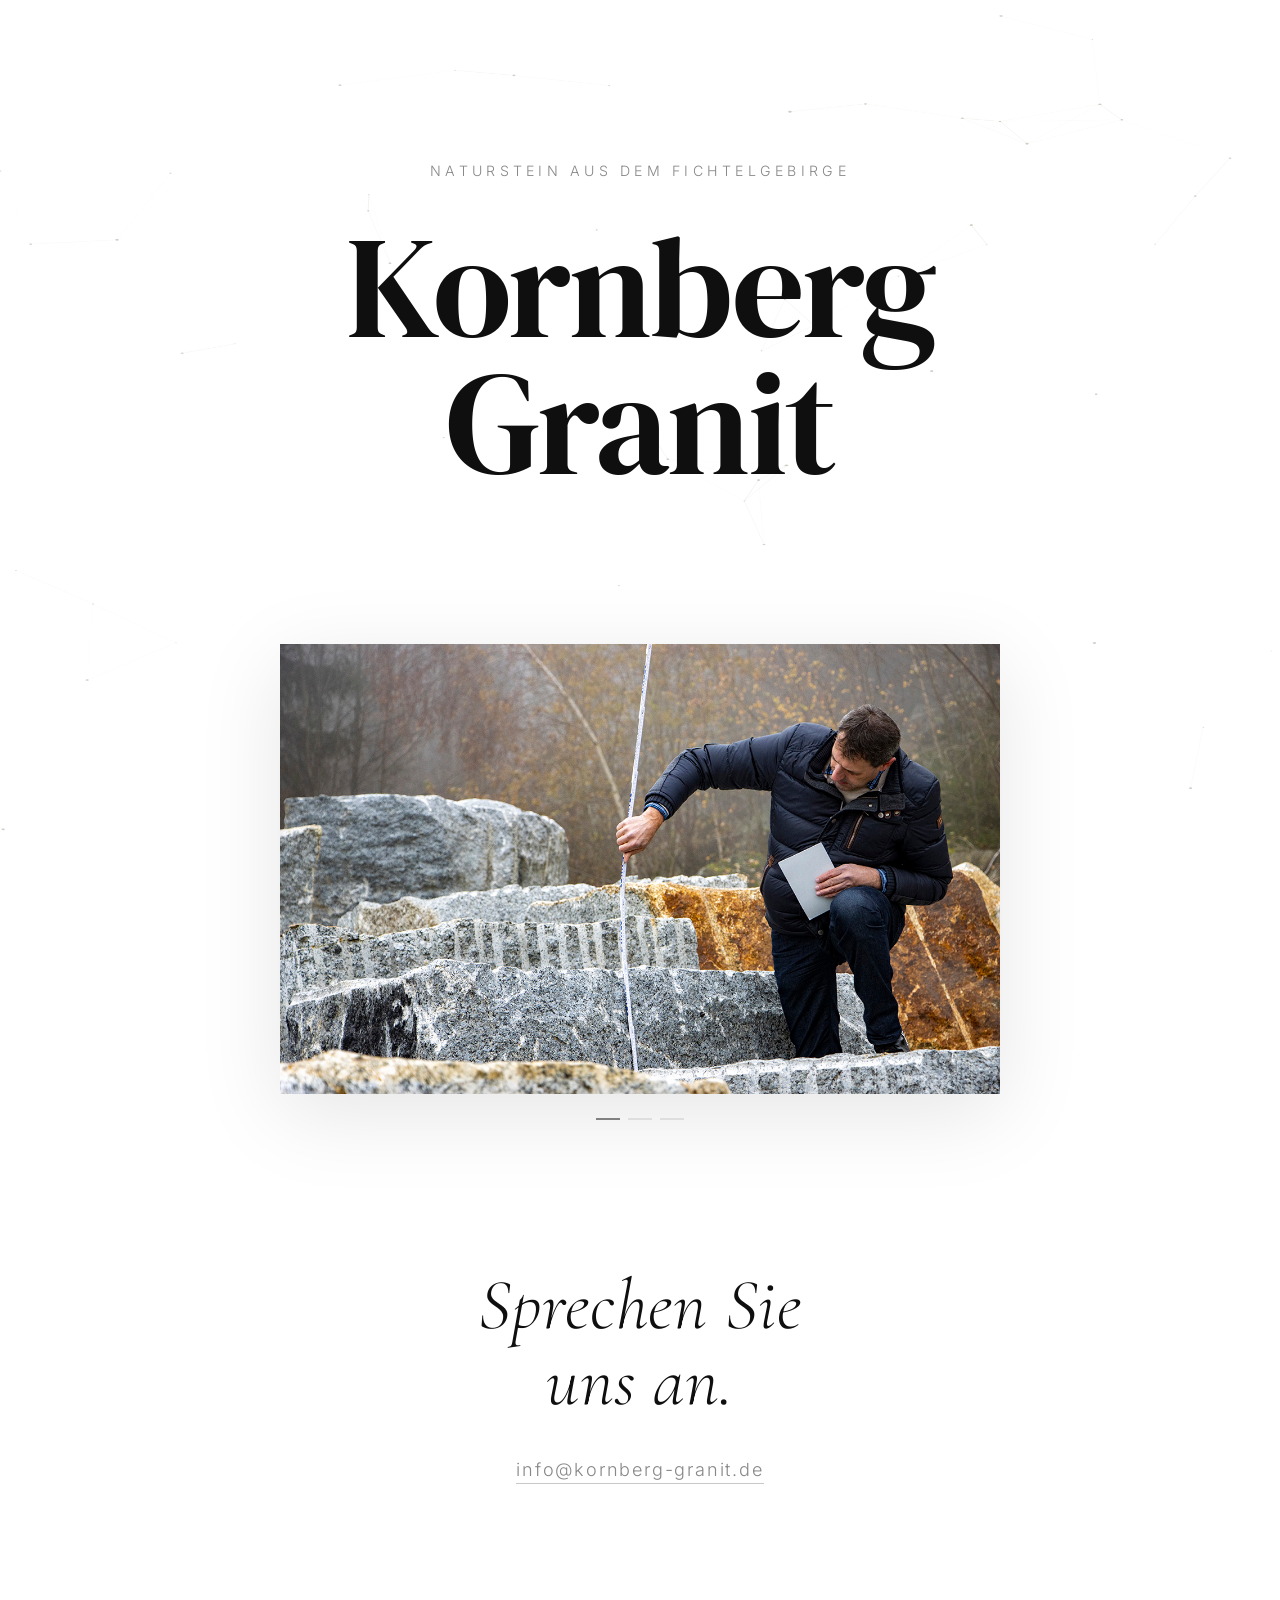
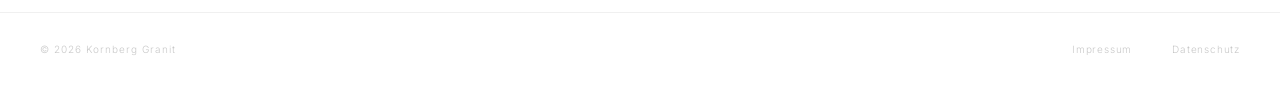
==== index.html @ 11c0dfdf "fix: use var expression for goTo, normalise initial slider state" ====
<!DOCTYPE html>
<html lang="de">
<head>
  <meta charset="UTF-8">
  <meta name="viewport" content="width=device-width, initial-scale=1.0">
  <meta name="description" content="Kornberg Granit – Naturstein aus dem Fichtelgebirge.">
  <title>Kornberg Granit</title>
  <link rel="icon" href="data:,">
  <link rel="stylesheet" href="style.css">
</head>
<body>

<canvas id="particle-canvas" aria-hidden="true"></canvas>

<main style="flex:1;display:flex;flex-direction:column">

  <section class="hero" aria-labelledby="hero-heading">
    <p class="hero__eyebrow">Naturstein aus dem Fichtelgebirge</p>
    <h1 class="hero__h1" id="hero-heading">Kornberg<br>Granit</h1>
  </section>

  <div class="hero-slider" aria-label="Bildergalerie">
    <div class="hero-slider__track">
      <img
        src="Blockvermessung.jpg"
        alt="Granitblock bei der Vermessung im Steinbruch"
        class="hero-slider__slide hero-slider__slide--active"
        width="720" height="450"
        loading="eager" fetchpriority="high">
      <img
        src="kornberg_hell.jpg"
        alt="Kornberg Granit – helle Steinoberfläche"
        class="hero-slider__slide"
        width="720" height="450"
        loading="lazy">
      <img
        src="kornberg_gelb.jpg"
        alt="Kornberg Granit – gelbliche Steinoberfläche"
        class="hero-slider__slide"
        width="720" height="450"
        loading="lazy">
    </div>
    <div class="hero-slider__dots" role="tablist" aria-label="Bild wählen">
      <button class="hero-slider__dot hero-slider__dot--active"
              role="tab" aria-selected="true" aria-label="Bild 1" data-index="0"></button>
      <button class="hero-slider__dot"
              role="tab" aria-selected="false" aria-label="Bild 2" data-index="1"></button>
      <button class="hero-slider__dot"
              role="tab" aria-selected="false" aria-label="Bild 3" data-index="2"></button>
    </div>
  </div>

  <section class="contact" aria-labelledby="contact-heading">
    <h2 class="contact__heading" id="contact-heading">Sprechen Sie<br>uns an.</h2>


    <!-- Email injected here by JavaScript (see inline script below) -->
    <div id="email-container" aria-live="polite"></div>

    <!-- Fallback for users without JavaScript -->
    <noscript>
      <p class="noscript-email">
        info [at] kornberg-granit [punkt] de
      </p>
    </noscript>

    <!-- Honeypot: only visible to bots, ignored by real users -->
    <span class="hp-trap" aria-hidden="true" tabindex="-1">
      do-not-contact@example.invalid
    </span>
  </section>

</main>

<footer class="site-footer">
  <span>&copy; <span id="footer-year"></span> Kornberg Granit</span>
  <nav aria-label="Rechtliches">
    <a href="impressum.html">Impressum</a>
    <a href="datenschutz.html">Datenschutz</a>
  </nav>
</footer>

<script>
(function () {
  // ── Email spam protection ──────────────────────────────────────────────────
  // The address is Base64-encoded; never present as cleartext in this file.
  var encoded = 'aW5mb0Brb3JuYmVyZy1ncmFuaXQuZGU=';
  var email = atob(encoded);

  var container = document.getElementById('email-container');
  if (container) {
    var link = document.createElement('a');
    link.href = 'mailto:' + email;
    link.textContent = email;
    link.className = 'email-link';
    link.setAttribute('aria-label', 'E-Mail an Kornberg Granit senden');
    container.appendChild(link);
  }

  // ── Dynamic copyright year ─────────────────────────────────────────────────
  var yearEl = document.getElementById('footer-year');
  if (yearEl) {
    yearEl.textContent = new Date().getFullYear();
  }

  // ── Image slider ──────────────────────────────────────────────────────────
  var slides = document.querySelectorAll('.hero-slider__slide');
  var dots   = document.querySelectorAll('.hero-slider__dot');
  if (slides.length) {
    var goTo = function (index) {
      slides.forEach(function (s, i) {
        s.classList.toggle('hero-slider__slide--active', i === index);
      });
      dots.forEach(function (d, i) {
        d.classList.toggle('hero-slider__dot--active', i === index);
        d.setAttribute('aria-selected', i === index ? 'true' : 'false');
      });
    };
    dots.forEach(function (dot, i) {
      dot.addEventListener('click', function () { goTo(i); });
    });
    goTo(0);
  }

  // ── Particle animation ─────────────────────────────────────────────────────
  var canvas = document.getElementById('particle-canvas');
  var ctx    = canvas.getContext('2d');
  var W, H, particles = [];
  var COUNT = 65, MAX_DIST = 155, SPEED = 0.35;

  function resize() {
    W = canvas.width  = window.innerWidth;
    H = canvas.height = Math.max(window.innerHeight, document.body.scrollHeight);
  }

  function Particle() {
    this.x  = Math.random() * W;
    this.y  = Math.random() * H;
    this.vx = (Math.random() - 0.5) * SPEED * 2;
    this.vy = (Math.random() - 0.5) * SPEED * 2;
    this.r  = Math.random() * 1.2 + 0.6;
  }

  Particle.prototype.update = function () {
    this.x += this.vx;
    this.y += this.vy;
    if (this.x < 0 || this.x > W) this.vx *= -1;
    if (this.y < 0 || this.y > H) this.vy *= -1;
  };

  function init() {
    particles = [];
    for (var i = 0; i < COUNT; i++) particles.push(new Particle());
  }

  function draw() {
    ctx.clearRect(0, 0, W, H);
    particles.forEach(function (p) { p.update(); });

    for (var i = 0; i < particles.length; i++) {
      for (var j = i + 1; j < particles.length; j++) {
        var dx = particles[i].x - particles[j].x;
        var dy = particles[i].y - particles[j].y;
        var d  = Math.sqrt(dx * dx + dy * dy);
        if (d < MAX_DIST) {
          var a = (1 - d / MAX_DIST) * 0.28;
          ctx.beginPath();
          ctx.moveTo(particles[i].x, particles[i].y);
          ctx.lineTo(particles[j].x, particles[j].y);
          ctx.strokeStyle = 'rgba(180,172,160,' + a + ')';
          ctx.lineWidth = 0.7;
          ctx.stroke();
        }
      }
    }

    particles.forEach(function (p) {
      ctx.beginPath();
      ctx.arc(p.x, p.y, p.r, 0, Math.PI * 2);
      ctx.fillStyle = 'rgba(170,162,150,0.5)';
      ctx.fill();
    });

    requestAnimationFrame(draw);
  }

  var resizeTimer;
  window.addEventListener('resize', function () {
    clearTimeout(resizeTimer);
    resizeTimer = setTimeout(function () { resize(); init(); }, 150);
  });
  resize();
  init();
  draw();
}());
</script>

</body>
</html>
---- style.css ----
/* style.css */
/* =========================================================
   Kornberg Granit — Shared Stylesheet
   ========================================================= */

/* --- Web Fonts (self-hosted, DSGVO-konform) --- */
/* cyrillic-ext */
@font-face {
  font-family: 'Cormorant Garamond';
  font-style: italic;
  font-weight: 300;
  font-display: swap;
  src: url(fonts/co3ZmX5slCNuHLi8bLeY9MK7whWMhyjYrEtFmSq17w.woff2) format('woff2');
  unicode-range: U+0460-052F, U+1C80-1C8A, U+20B4, U+2DE0-2DFF, U+A640-A69F, U+FE2E-FE2F;
}
/* cyrillic */
@font-face {
  font-family: 'Cormorant Garamond';
  font-style: italic;
  font-weight: 300;
  font-display: swap;
  src: url(fonts/co3ZmX5slCNuHLi8bLeY9MK7whWMhyjYrEtMmSq17w.woff2) format('woff2');
  unicode-range: U+0301, U+0400-045F, U+0490-0491, U+04B0-04B1, U+2116;
}
/* vietnamese */
@font-face {
  font-family: 'Cormorant Garamond';
  font-style: italic;
  font-weight: 300;
  font-display: swap;
  src: url(fonts/co3ZmX5slCNuHLi8bLeY9MK7whWMhyjYrEtHmSq17w.woff2) format('woff2');
  unicode-range: U+0102-0103, U+0110-0111, U+0128-0129, U+0168-0169, U+01A0-01A1, U+01AF-01B0, U+0300-0301, U+0303-0304, U+0308-0309, U+0323, U+0329, U+1EA0-1EF9, U+20AB;
}
/* latin-ext */
@font-face {
  font-family: 'Cormorant Garamond';
  font-style: italic;
  font-weight: 300;
  font-display: swap;
  src: url(fonts/co3ZmX5slCNuHLi8bLeY9MK7whWMhyjYrEtGmSq17w.woff2) format('woff2');
  unicode-range: U+0100-02BA, U+02BD-02C5, U+02C7-02CC, U+02CE-02D7, U+02DD-02FF, U+0304, U+0308, U+0329, U+1D00-1DBF, U+1E00-1E9F, U+1EF2-1EFF, U+2020, U+20A0-20AB, U+20AD-20C0, U+2113, U+2C60-2C7F, U+A720-A7FF;
}
/* latin */
@font-face {
  font-family: 'Cormorant Garamond';
  font-style: italic;
  font-weight: 300;
  font-display: swap;
  src: url(fonts/co3ZmX5slCNuHLi8bLeY9MK7whWMhyjYrEtImSo.woff2) format('woff2');
  unicode-range: U+0000-00FF, U+0131, U+0152-0153, U+02BB-02BC, U+02C6, U+02DA, U+02DC, U+0304, U+0308, U+0329, U+2000-206F, U+20AC, U+2122, U+2191, U+2193, U+2212, U+2215, U+FEFF, U+FFFD;
}
/* cyrillic-ext */
@font-face {
  font-family: 'Cormorant Garamond';
  font-style: italic;
  font-weight: 500;
  font-display: swap;
  src: url(fonts/co3ZmX5slCNuHLi8bLeY9MK7whWMhyjYrEtFmSq17w.woff2) format('woff2');
  unicode-range: U+0460-052F, U+1C80-1C8A, U+20B4, U+2DE0-2DFF, U+A640-A69F, U+FE2E-FE2F;
}
/* cyrillic */
@font-face {
  font-family: 'Cormorant Garamond';
  font-style: italic;
  font-weight: 500;
  font-display: swap;
  src: url(fonts/co3ZmX5slCNuHLi8bLeY9MK7whWMhyjYrEtMmSq17w.woff2) format('woff2');
  unicode-range: U+0301, U+0400-045F, U+0490-0491, U+04B0-04B1, U+2116;
}
/* vietnamese */
@font-face {
  font-family: 'Cormorant Garamond';
  font-style: italic;
  font-weight: 500;
  font-display: swap;
  src: url(fonts/co3ZmX5slCNuHLi8bLeY9MK7whWMhyjYrEtHmSq17w.woff2) format('woff2');
  unicode-range: U+0102-0103, U+0110-0111, U+0128-0129, U+0168-0169, U+01A0-01A1, U+01AF-01B0, U+0300-0301, U+0303-0304, U+0308-0309, U+0323, U+0329, U+1EA0-1EF9, U+20AB;
}
/* latin-ext */
@font-face {
  font-family: 'Cormorant Garamond';
  font-style: italic;
  font-weight: 500;
  font-display: swap;
  src: url(fonts/co3ZmX5slCNuHLi8bLeY9MK7whWMhyjYrEtGmSq17w.woff2) format('woff2');
  unicode-range: U+0100-02BA, U+02BD-02C5, U+02C7-02CC, U+02CE-02D7, U+02DD-02FF, U+0304, U+0308, U+0329, U+1D00-1DBF, U+1E00-1E9F, U+1EF2-1EFF, U+2020, U+20A0-20AB, U+20AD-20C0, U+2113, U+2C60-2C7F, U+A720-A7FF;
}
/* latin */
@font-face {
  font-family: 'Cormorant Garamond';
  font-style: italic;
  font-weight: 500;
  font-display: swap;
  src: url(fonts/co3ZmX5slCNuHLi8bLeY9MK7whWMhyjYrEtImSo.woff2) format('woff2');
  unicode-range: U+0000-00FF, U+0131, U+0152-0153, U+02BB-02BC, U+02C6, U+02DA, U+02DC, U+0304, U+0308, U+0329, U+2000-206F, U+20AC, U+2122, U+2191, U+2193, U+2212, U+2215, U+FEFF, U+FFFD;
}
/* cyrillic-ext */
@font-face {
  font-family: 'Cormorant Garamond';
  font-style: normal;
  font-weight: 300;
  font-display: swap;
  src: url(fonts/co3bmX5slCNuHLi8bLeY9MK7whWMhyjYpHtKgS4.woff2) format('woff2');
  unicode-range: U+0460-052F, U+1C80-1C8A, U+20B4, U+2DE0-2DFF, U+A640-A69F, U+FE2E-FE2F;
}
/* cyrillic */
@font-face {
  font-family: 'Cormorant Garamond';
  font-style: normal;
  font-weight: 300;
  font-display: swap;
  src: url(fonts/co3bmX5slCNuHLi8bLeY9MK7whWMhyjYrXtKgS4.woff2) format('woff2');
  unicode-range: U+0301, U+0400-045F, U+0490-0491, U+04B0-04B1, U+2116;
}
/* vietnamese */
@font-face {
  font-family: 'Cormorant Garamond';
  font-style: normal;
  font-weight: 300;
  font-display: swap;
  src: url(fonts/co3bmX5slCNuHLi8bLeY9MK7whWMhyjYpntKgS4.woff2) format('woff2');
  unicode-range: U+0102-0103, U+0110-0111, U+0128-0129, U+0168-0169, U+01A0-01A1, U+01AF-01B0, U+0300-0301, U+0303-0304, U+0308-0309, U+0323, U+0329, U+1EA0-1EF9, U+20AB;
}
/* latin-ext */
@font-face {
  font-family: 'Cormorant Garamond';
  font-style: normal;
  font-weight: 300;
  font-display: swap;
  src: url(fonts/co3bmX5slCNuHLi8bLeY9MK7whWMhyjYp3tKgS4.woff2) format('woff2');
  unicode-range: U+0100-02BA, U+02BD-02C5, U+02C7-02CC, U+02CE-02D7, U+02DD-02FF, U+0304, U+0308, U+0329, U+1D00-1DBF, U+1E00-1E9F, U+1EF2-1EFF, U+2020, U+20A0-20AB, U+20AD-20C0, U+2113, U+2C60-2C7F, U+A720-A7FF;
}
/* latin */
@font-face {
  font-family: 'Cormorant Garamond';
  font-style: normal;
  font-weight: 300;
  font-display: swap;
  src: url(fonts/co3bmX5slCNuHLi8bLeY9MK7whWMhyjYqXtK.woff2) format('woff2');
  unicode-range: U+0000-00FF, U+0131, U+0152-0153, U+02BB-02BC, U+02C6, U+02DA, U+02DC, U+0304, U+0308, U+0329, U+2000-206F, U+20AC, U+2122, U+2191, U+2193, U+2212, U+2215, U+FEFF, U+FFFD;
}
/* cyrillic-ext */
@font-face {
  font-family: 'Cormorant Garamond';
  font-style: normal;
  font-weight: 500;
  font-display: swap;
  src: url(fonts/co3bmX5slCNuHLi8bLeY9MK7whWMhyjYpHtKgS4.woff2) format('woff2');
  unicode-range: U+0460-052F, U+1C80-1C8A, U+20B4, U+2DE0-2DFF, U+A640-A69F, U+FE2E-FE2F;
}
/* cyrillic */
@font-face {
  font-family: 'Cormorant Garamond';
  font-style: normal;
  font-weight: 500;
  font-display: swap;
  src: url(fonts/co3bmX5slCNuHLi8bLeY9MK7whWMhyjYrXtKgS4.woff2) format('woff2');
  unicode-range: U+0301, U+0400-045F, U+0490-0491, U+04B0-04B1, U+2116;
}
/* vietnamese */
@font-face {
  font-family: 'Cormorant Garamond';
  font-style: normal;
  font-weight: 500;
  font-display: swap;
  src: url(fonts/co3bmX5slCNuHLi8bLeY9MK7whWMhyjYpntKgS4.woff2) format('woff2');
  unicode-range: U+0102-0103, U+0110-0111, U+0128-0129, U+0168-0169, U+01A0-01A1, U+01AF-01B0, U+0300-0301, U+0303-0304, U+0308-0309, U+0323, U+0329, U+1EA0-1EF9, U+20AB;
}
/* latin-ext */
@font-face {
  font-family: 'Cormorant Garamond';
  font-style: normal;
  font-weight: 500;
  font-display: swap;
  src: url(fonts/co3bmX5slCNuHLi8bLeY9MK7whWMhyjYp3tKgS4.woff2) format('woff2');
  unicode-range: U+0100-02BA, U+02BD-02C5, U+02C7-02CC, U+02CE-02D7, U+02DD-02FF, U+0304, U+0308, U+0329, U+1D00-1DBF, U+1E00-1E9F, U+1EF2-1EFF, U+2020, U+20A0-20AB, U+20AD-20C0, U+2113, U+2C60-2C7F, U+A720-A7FF;
}
/* latin */
@font-face {
  font-family: 'Cormorant Garamond';
  font-style: normal;
  font-weight: 500;
  font-display: swap;
  src: url(fonts/co3bmX5slCNuHLi8bLeY9MK7whWMhyjYqXtK.woff2) format('woff2');
  unicode-range: U+0000-00FF, U+0131, U+0152-0153, U+02BB-02BC, U+02C6, U+02DA, U+02DC, U+0304, U+0308, U+0329, U+2000-206F, U+20AC, U+2122, U+2191, U+2193, U+2212, U+2215, U+FEFF, U+FFFD;
}
/* latin-ext */
@font-face {
  font-family: 'DM Serif Display';
  font-style: italic;
  font-weight: 400;
  font-display: swap;
  src: url(fonts/-nFhOHM81r4j6k0gjAW3mujVU2B2G_VB3vD212k.woff2) format('woff2');
  unicode-range: U+0100-02BA, U+02BD-02C5, U+02C7-02CC, U+02CE-02D7, U+02DD-02FF, U+0304, U+0308, U+0329, U+1D00-1DBF, U+1E00-1E9F, U+1EF2-1EFF, U+2020, U+20A0-20AB, U+20AD-20C0, U+2113, U+2C60-2C7F, U+A720-A7FF;
}
/* latin */
@font-face {
  font-family: 'DM Serif Display';
  font-style: italic;
  font-weight: 400;
  font-display: swap;
  src: url(fonts/-nFhOHM81r4j6k0gjAW3mujVU2B2G_VB0PD2.woff2) format('woff2');
  unicode-range: U+0000-00FF, U+0131, U+0152-0153, U+02BB-02BC, U+02C6, U+02DA, U+02DC, U+0304, U+0308, U+0329, U+2000-206F, U+20AC, U+2122, U+2191, U+2193, U+2212, U+2215, U+FEFF, U+FFFD;
}
/* latin-ext */
@font-face {
  font-family: 'DM Serif Display';
  font-style: normal;
  font-weight: 400;
  font-display: swap;
  src: url(fonts/-nFnOHM81r4j6k0gjAW3mujVU2B2G_5x0ujy.woff2) format('woff2');
  unicode-range: U+0100-02BA, U+02BD-02C5, U+02C7-02CC, U+02CE-02D7, U+02DD-02FF, U+0304, U+0308, U+0329, U+1D00-1DBF, U+1E00-1E9F, U+1EF2-1EFF, U+2020, U+20A0-20AB, U+20AD-20C0, U+2113, U+2C60-2C7F, U+A720-A7FF;
}
/* latin */
@font-face {
  font-family: 'DM Serif Display';
  font-style: normal;
  font-weight: 400;
  font-display: swap;
  src: url(fonts/-nFnOHM81r4j6k0gjAW3mujVU2B2G_Bx0g.woff2) format('woff2');
  unicode-range: U+0000-00FF, U+0131, U+0152-0153, U+02BB-02BC, U+02C6, U+02DA, U+02DC, U+0304, U+0308, U+0329, U+2000-206F, U+20AC, U+2122, U+2191, U+2193, U+2212, U+2215, U+FEFF, U+FFFD;
}
/* cyrillic-ext */
@font-face {
  font-family: 'Inter';
  font-style: normal;
  font-weight: 200;
  font-display: swap;
  src: url(fonts/UcC73FwrK3iLTeHuS_nVMrMxCp50SjIa2JL7SUc.woff2) format('woff2');
  unicode-range: U+0460-052F, U+1C80-1C8A, U+20B4, U+2DE0-2DFF, U+A640-A69F, U+FE2E-FE2F;
}
/* cyrillic */
@font-face {
  font-family: 'Inter';
  font-style: normal;
  font-weight: 200;
  font-display: swap;
  src: url(fonts/UcC73FwrK3iLTeHuS_nVMrMxCp50SjIa0ZL7SUc.woff2) format('woff2');
  unicode-range: U+0301, U+0400-045F, U+0490-0491, U+04B0-04B1, U+2116;
}
/* greek-ext */
@font-face {
  font-family: 'Inter';
  font-style: normal;
  font-weight: 200;
  font-display: swap;
  src: url(fonts/UcC73FwrK3iLTeHuS_nVMrMxCp50SjIa2ZL7SUc.woff2) format('woff2');
  unicode-range: U+1F00-1FFF;
}
/* greek */
@font-face {
  font-family: 'Inter';
  font-style: normal;
  font-weight: 200;
  font-display: swap;
  src: url(fonts/UcC73FwrK3iLTeHuS_nVMrMxCp50SjIa1pL7SUc.woff2) format('woff2');
  unicode-range: U+0370-0377, U+037A-037F, U+0384-038A, U+038C, U+038E-03A1, U+03A3-03FF;
}
/* vietnamese */
@font-face {
  font-family: 'Inter';
  font-style: normal;
  font-weight: 200;
  font-display: swap;
  src: url(fonts/UcC73FwrK3iLTeHuS_nVMrMxCp50SjIa2pL7SUc.woff2) format('woff2');
  unicode-range: U+0102-0103, U+0110-0111, U+0128-0129, U+0168-0169, U+01A0-01A1, U+01AF-01B0, U+0300-0301, U+0303-0304, U+0308-0309, U+0323, U+0329, U+1EA0-1EF9, U+20AB;
}
/* latin-ext */
@font-face {
  font-family: 'Inter';
  font-style: normal;
  font-weight: 200;
  font-display: swap;
  src: url(fonts/UcC73FwrK3iLTeHuS_nVMrMxCp50SjIa25L7SUc.woff2) format('woff2');
  unicode-range: U+0100-02BA, U+02BD-02C5, U+02C7-02CC, U+02CE-02D7, U+02DD-02FF, U+0304, U+0308, U+0329, U+1D00-1DBF, U+1E00-1E9F, U+1EF2-1EFF, U+2020, U+20A0-20AB, U+20AD-20C0, U+2113, U+2C60-2C7F, U+A720-A7FF;
}
/* latin */
@font-face {
  font-family: 'Inter';
  font-style: normal;
  font-weight: 200;
  font-display: swap;
  src: url(fonts/UcC73FwrK3iLTeHuS_nVMrMxCp50SjIa1ZL7.woff2) format('woff2');
  unicode-range: U+0000-00FF, U+0131, U+0152-0153, U+02BB-02BC, U+02C6, U+02DA, U+02DC, U+0304, U+0308, U+0329, U+2000-206F, U+20AC, U+2122, U+2191, U+2193, U+2212, U+2215, U+FEFF, U+FFFD;
}
/* cyrillic-ext */
@font-face {
  font-family: 'Inter';
  font-style: normal;
  font-weight: 300;
  font-display: swap;
  src: url(fonts/UcC73FwrK3iLTeHuS_nVMrMxCp50SjIa2JL7SUc.woff2) format('woff2');
  unicode-range: U+0460-052F, U+1C80-1C8A, U+20B4, U+2DE0-2DFF, U+A640-A69F, U+FE2E-FE2F;
}
/* cyrillic */
@font-face {
  font-family: 'Inter';
  font-style: normal;
  font-weight: 300;
  font-display: swap;
  src: url(fonts/UcC73FwrK3iLTeHuS_nVMrMxCp50SjIa0ZL7SUc.woff2) format('woff2');
  unicode-range: U+0301, U+0400-045F, U+0490-0491, U+04B0-04B1, U+2116;
}
/* greek-ext */
@font-face {
  font-family: 'Inter';
  font-style: normal;
  font-weight: 300;
  font-display: swap;
  src: url(fonts/UcC73FwrK3iLTeHuS_nVMrMxCp50SjIa2ZL7SUc.woff2) format('woff2');
  unicode-range: U+1F00-1FFF;
}
/* greek */
@font-face {
  font-family: 'Inter';
  font-style: normal;
  font-weight: 300;
  font-display: swap;
  src: url(fonts/UcC73FwrK3iLTeHuS_nVMrMxCp50SjIa1pL7SUc.woff2) format('woff2');
  unicode-range: U+0370-0377, U+037A-037F, U+0384-038A, U+038C, U+038E-03A1, U+03A3-03FF;
}
/* vietnamese */
@font-face {
  font-family: 'Inter';
  font-style: normal;
  font-weight: 300;
  font-display: swap;
  src: url(fonts/UcC73FwrK3iLTeHuS_nVMrMxCp50SjIa2pL7SUc.woff2) format('woff2');
  unicode-range: U+0102-0103, U+0110-0111, U+0128-0129, U+0168-0169, U+01A0-01A1, U+01AF-01B0, U+0300-0301, U+0303-0304, U+0308-0309, U+0323, U+0329, U+1EA0-1EF9, U+20AB;
}
/* latin-ext */
@font-face {
  font-family: 'Inter';
  font-style: normal;
  font-weight: 300;
  font-display: swap;
  src: url(fonts/UcC73FwrK3iLTeHuS_nVMrMxCp50SjIa25L7SUc.woff2) format('woff2');
  unicode-range: U+0100-02BA, U+02BD-02C5, U+02C7-02CC, U+02CE-02D7, U+02DD-02FF, U+0304, U+0308, U+0329, U+1D00-1DBF, U+1E00-1E9F, U+1EF2-1EFF, U+2020, U+20A0-20AB, U+20AD-20C0, U+2113, U+2C60-2C7F, U+A720-A7FF;
}
/* latin */
@font-face {
  font-family: 'Inter';
  font-style: normal;
  font-weight: 300;
  font-display: swap;
  src: url(fonts/UcC73FwrK3iLTeHuS_nVMrMxCp50SjIa1ZL7.woff2) format('woff2');
  unicode-range: U+0000-00FF, U+0131, U+0152-0153, U+02BB-02BC, U+02C6, U+02DA, U+02DC, U+0304, U+0308, U+0329, U+2000-206F, U+20AC, U+2122, U+2191, U+2193, U+2212, U+2215, U+FEFF, U+FFFD;
}
/* cyrillic-ext */
@font-face {
  font-family: 'Inter';
  font-style: normal;
  font-weight: 400;
  font-display: swap;
  src: url(fonts/UcC73FwrK3iLTeHuS_nVMrMxCp50SjIa2JL7SUc.woff2) format('woff2');
  unicode-range: U+0460-052F, U+1C80-1C8A, U+20B4, U+2DE0-2DFF, U+A640-A69F, U+FE2E-FE2F;
}
/* cyrillic */
@font-face {
  font-family: 'Inter';
  font-style: normal;
  font-weight: 400;
  font-display: swap;
  src: url(fonts/UcC73FwrK3iLTeHuS_nVMrMxCp50SjIa0ZL7SUc.woff2) format('woff2');
  unicode-range: U+0301, U+0400-045F, U+0490-0491, U+04B0-04B1, U+2116;
}
/* greek-ext */
@font-face {
  font-family: 'Inter';
  font-style: normal;
  font-weight: 400;
  font-display: swap;
  src: url(fonts/UcC73FwrK3iLTeHuS_nVMrMxCp50SjIa2ZL7SUc.woff2) format('woff2');
  unicode-range: U+1F00-1FFF;
}
/* greek */
@font-face {
  font-family: 'Inter';
  font-style: normal;
  font-weight: 400;
  font-display: swap;
  src: url(fonts/UcC73FwrK3iLTeHuS_nVMrMxCp50SjIa1pL7SUc.woff2) format('woff2');
  unicode-range: U+0370-0377, U+037A-037F, U+0384-038A, U+038C, U+038E-03A1, U+03A3-03FF;
}
/* vietnamese */
@font-face {
  font-family: 'Inter';
  font-style: normal;
  font-weight: 400;
  font-display: swap;
  src: url(fonts/UcC73FwrK3iLTeHuS_nVMrMxCp50SjIa2pL7SUc.woff2) format('woff2');
  unicode-range: U+0102-0103, U+0110-0111, U+0128-0129, U+0168-0169, U+01A0-01A1, U+01AF-01B0, U+0300-0301, U+0303-0304, U+0308-0309, U+0323, U+0329, U+1EA0-1EF9, U+20AB;
}
/* latin-ext */
@font-face {
  font-family: 'Inter';
  font-style: normal;
  font-weight: 400;
  font-display: swap;
  src: url(fonts/UcC73FwrK3iLTeHuS_nVMrMxCp50SjIa25L7SUc.woff2) format('woff2');
  unicode-range: U+0100-02BA, U+02BD-02C5, U+02C7-02CC, U+02CE-02D7, U+02DD-02FF, U+0304, U+0308, U+0329, U+1D00-1DBF, U+1E00-1E9F, U+1EF2-1EFF, U+2020, U+20A0-20AB, U+20AD-20C0, U+2113, U+2C60-2C7F, U+A720-A7FF;
}
/* latin */
@font-face {
  font-family: 'Inter';
  font-style: normal;
  font-weight: 400;
  font-display: swap;
  src: url(fonts/UcC73FwrK3iLTeHuS_nVMrMxCp50SjIa1ZL7.woff2) format('woff2');
  unicode-range: U+0000-00FF, U+0131, U+0152-0153, U+02BB-02BC, U+02C6, U+02DA, U+02DC, U+0304, U+0308, U+0329, U+2000-206F, U+20AC, U+2122, U+2191, U+2193, U+2212, U+2215, U+FEFF, U+FFFD;
}
/* cyrillic-ext */
@font-face {
  font-family: 'Inter';
  font-style: normal;
  font-weight: 600;
  font-display: swap;
  src: url(fonts/UcC73FwrK3iLTeHuS_nVMrMxCp50SjIa2JL7SUc.woff2) format('woff2');
  unicode-range: U+0460-052F, U+1C80-1C8A, U+20B4, U+2DE0-2DFF, U+A640-A69F, U+FE2E-FE2F;
}
/* cyrillic */
@font-face {
  font-family: 'Inter';
  font-style: normal;
  font-weight: 600;
  font-display: swap;
  src: url(fonts/UcC73FwrK3iLTeHuS_nVMrMxCp50SjIa0ZL7SUc.woff2) format('woff2');
  unicode-range: U+0301, U+0400-045F, U+0490-0491, U+04B0-04B1, U+2116;
}
/* greek-ext */
@font-face {
  font-family: 'Inter';
  font-style: normal;
  font-weight: 600;
  font-display: swap;
  src: url(fonts/UcC73FwrK3iLTeHuS_nVMrMxCp50SjIa2ZL7SUc.woff2) format('woff2');
  unicode-range: U+1F00-1FFF;
}
/* greek */
@font-face {
  font-family: 'Inter';
  font-style: normal;
  font-weight: 600;
  font-display: swap;
  src: url(fonts/UcC73FwrK3iLTeHuS_nVMrMxCp50SjIa1pL7SUc.woff2) format('woff2');
  unicode-range: U+0370-0377, U+037A-037F, U+0384-038A, U+038C, U+038E-03A1, U+03A3-03FF;
}
/* vietnamese */
@font-face {
  font-family: 'Inter';
  font-style: normal;
  font-weight: 600;
  font-display: swap;
  src: url(fonts/UcC73FwrK3iLTeHuS_nVMrMxCp50SjIa2pL7SUc.woff2) format('woff2');
  unicode-range: U+0102-0103, U+0110-0111, U+0128-0129, U+0168-0169, U+01A0-01A1, U+01AF-01B0, U+0300-0301, U+0303-0304, U+0308-0309, U+0323, U+0329, U+1EA0-1EF9, U+20AB;
}
/* latin-ext */
@font-face {
  font-family: 'Inter';
  font-style: normal;
  font-weight: 600;
  font-display: swap;
  src: url(fonts/UcC73FwrK3iLTeHuS_nVMrMxCp50SjIa25L7SUc.woff2) format('woff2');
  unicode-range: U+0100-02BA, U+02BD-02C5, U+02C7-02CC, U+02CE-02D7, U+02DD-02FF, U+0304, U+0308, U+0329, U+1D00-1DBF, U+1E00-1E9F, U+1EF2-1EFF, U+2020, U+20A0-20AB, U+20AD-20C0, U+2113, U+2C60-2C7F, U+A720-A7FF;
}
/* latin */
@font-face {
  font-family: 'Inter';
  font-style: normal;
  font-weight: 600;
  font-display: swap;
  src: url(fonts/UcC73FwrK3iLTeHuS_nVMrMxCp50SjIa1ZL7.woff2) format('woff2');
  unicode-range: U+0000-00FF, U+0131, U+0152-0153, U+02BB-02BC, U+02C6, U+02DA, U+02DC, U+0304, U+0308, U+0329, U+2000-206F, U+20AC, U+2122, U+2191, U+2193, U+2212, U+2215, U+FEFF, U+FFFD;
}

/* --- Reset & Box Model --- */
*, *::before, *::after {
  box-sizing: border-box;
  margin: 0;
  padding: 0;
}

/* --- Custom Properties --- */
:root {
  /* Design tokens */
  --white:   #ffffff;
  --ink:     #0f0f0f;
  --mid:     #888888;
  --faint:   #c8c8c8;
  --border:  rgba(0,0,0,0.06);

  /* Typefaces */
  --serif:   'DM Serif Display', Georgia, serif;
  --display: 'Cormorant Garamond', Georgia, serif;
  --sans:    'Inter', system-ui, sans-serif;

  /* Legacy aliases — legal pages rely on these names */
  --color-bg:     var(--white);
  --color-text:   var(--ink);
  --color-muted:  var(--mid);
  --color-border: var(--border);
  --color-link:   var(--ink);
  --font-family:  var(--sans);
  --max-width:    900px;
  --spacing-xs:   0.5rem;
  --spacing-sm:   1rem;
  --spacing-md:   2rem;
  --spacing-lg:   4rem;
}

/* --- Base --- */
html {
  font-size: 16px;
  scroll-behavior: smooth;
}

body {
  background: var(--white);
  color: var(--ink);
  font-family: var(--sans);
  font-weight: 300;
  line-height: 1.6;
  min-height: 100vh;
  display: flex;
  flex-direction: column;
  -webkit-font-smoothing: antialiased;
}

/* --- Links --- */
a {
  color: var(--ink);
  text-decoration: underline;
  text-underline-offset: 3px;
}

a:hover {
  opacity: 0.7;
}

a:focus-visible {
  outline: 2px solid var(--ink);
  outline-offset: 3px;
  border-radius: 2px;
}

/* --- Particle Canvas --- */
#particle-canvas {
  position: fixed;
  inset: 0;
  width: 100%;
  height: 100%;
  pointer-events: none;
  z-index: 0;
}

main, footer { position: relative; z-index: 1; }

/* --- Hero --- */
.hero {
  display: flex;
  flex-direction: column;
  align-items: center;
  text-align: center;
  padding: 10rem 2rem 4rem;
}

.hero__eyebrow {
  font-family: var(--sans);
  font-size: 0.8875rem;
  font-weight: 300;
  letter-spacing: 0.3em;
  text-transform: uppercase;
  color: var(--mid);
  margin-bottom: 2.25rem;
}

.hero__h1 {
  font-family: var(--serif);
  font-size: clamp(5rem, 13vw, 9rem);
  font-weight: 400;
  line-height: 0.95;
  color: var(--ink);
  letter-spacing: -0.02em;
}

/* --- Hero Slider --- */
.hero-slider {
  display: flex;
  flex-direction: column;
  align-items: center;
  padding: 5.5rem 2rem 0;
}

.hero-slider__track {
  position: relative;
  width: min(720px, 88vw);
  aspect-ratio: 16 / 10;
  box-shadow: 0 20px 80px rgba(0,0,0,0.10);
}

.hero-slider__slide {
  position: absolute;
  inset: 0;
  width: 100%;
  height: 100%;
  object-fit: cover;
  display: block;
  opacity: 0;
  transition: opacity 0.6s ease;
}

.hero-slider__slide--active {
  opacity: 1;
}

.hero-slider__dots {
  display: flex;
  gap: 8px;
  margin-top: 1.25rem;
}

.hero-slider__dot {
  width: 24px;
  padding: 5px 0;
  background: transparent;
  border: none;
  cursor: pointer;
  position: relative;
}

.hero-slider__dot::after {
  content: '';
  position: absolute;
  left: 0;
  right: 0;
  top: 50%;
  transform: translateY(-50%);
  height: 1px;
  background: var(--faint);
  transition: background 0.3s;
}

.hero-slider__dot--active::after,
.hero-slider__dot:hover::after {
  background: var(--ink);
}

/* --- Contact --- */
.contact {
  padding: 9rem 2rem 8rem;
  text-align: center;
  display: flex;
  flex-direction: column;
  align-items: center;
}

.contact__heading {
  font-family: var(--display);
  font-size: clamp(2.5rem, 6vw, 4.5rem);
  font-weight: 300;
  font-style: italic;
  color: var(--ink);
  line-height: 1.05;
  letter-spacing: 0.01em;
  margin-bottom: 2.25rem;
}

.contact__divider {
  width: 32px;
  height: 1px;
  background: var(--faint);
  margin-bottom: 2.25rem;
}

/* --- Email Link --- */
.email-link {
  font-family: var(--sans);
  font-size: clamp(0.875rem, 2vw, 1.125rem);
  font-weight: 300;
  letter-spacing: 0.1em;
  color: var(--mid);
  text-decoration: none;
  border-bottom: 1px solid var(--faint);
  padding-bottom: 3px;
  transition: color 0.2s, border-color 0.2s;
}

.email-link:hover,
.email-link:focus-visible {
  opacity: 1;
  color: var(--ink);
  border-color: var(--ink);
  outline: none;
}

.noscript-email {
  font-size: 1rem;
  color: var(--mid);
}

/* --- Honeypot (invisible to humans, visible to bots) --- */
.hp-trap {
  display: none !important;
  visibility: hidden;
}

/* --- Footer --- */
.site-footer {
  border-top: 1px solid var(--border);
  padding: 1.75rem 2.5rem;
  display: flex;
  justify-content: space-between;
  align-items: center;
  font-size: 0.625rem;
  font-weight: 300;
  letter-spacing: 0.1em;
  color: var(--faint);
  margin-top: auto;
}

.site-footer nav {
  display: flex;
  gap: 2.5rem;
}

.site-footer a {
  color: var(--faint);
  text-decoration: none;
  letter-spacing: 0.08em;
}

.site-footer a:hover {
  color: var(--ink);
  opacity: 1;
}

.site-footer .container {
  display: flex;
  justify-content: space-between;
  align-items: center;
  width: 100%;
}

/* --- Layout helper (legal pages) --- */
.container {
  width: 100%;
  max-width: var(--max-width);
  margin-inline: auto;
  padding-inline: var(--spacing-sm);
}

/* --- Header (legal pages only) --- */
.site-header {
  border-bottom: 1px solid var(--color-border);
  padding-block: var(--spacing-sm);
}

.site-header .container {
  display: flex;
  align-items: center;
  justify-content: space-between;
}

.site-header__name {
  font-size: 0.875rem;
  font-weight: 600;
  letter-spacing: 0.12em;
  text-transform: uppercase;
  text-decoration: none;
  color: var(--ink);
}

.site-header__name:hover {
  opacity: 0.7;
}

/* --- Legal Pages --- */
.legal {
  padding-block: var(--spacing-lg);
}

.legal h1 {
  font-family: var(--sans);
  font-size: clamp(1.5rem, 4vw, 2.25rem);
  font-weight: 400;
  margin-bottom: var(--spacing-md);
}

.legal h2 {
  font-family: var(--sans);
  font-size: 1.0625rem;
  font-weight: 600;
  margin-top: var(--spacing-md);
  margin-bottom: var(--spacing-xs);
  letter-spacing: 0.01em;
}

.legal p,
.legal li {
  color: var(--ink);
  font-size: 0.9375rem;
  font-weight: 400;
  line-height: 1.75;
  max-width: 65ch;
}

.legal ul {
  list-style: disc;
  padding-left: 1.25rem;
}

.legal li + li {
  margin-top: 0.25rem;
}

.legal p + p {
  margin-top: var(--spacing-xs);
}

.legal__placeholder {
  background: #fff3cd;
  border: 1px solid #ffc107;
  border-radius: 3px;
  padding: 0 4px;
  font-style: italic;
}

.legal__notice {
  margin-top: var(--spacing-md);
  padding: var(--spacing-sm);
  border-left: 3px solid var(--color-border);
  font-size: 0.875rem;
  color: var(--mid);
}
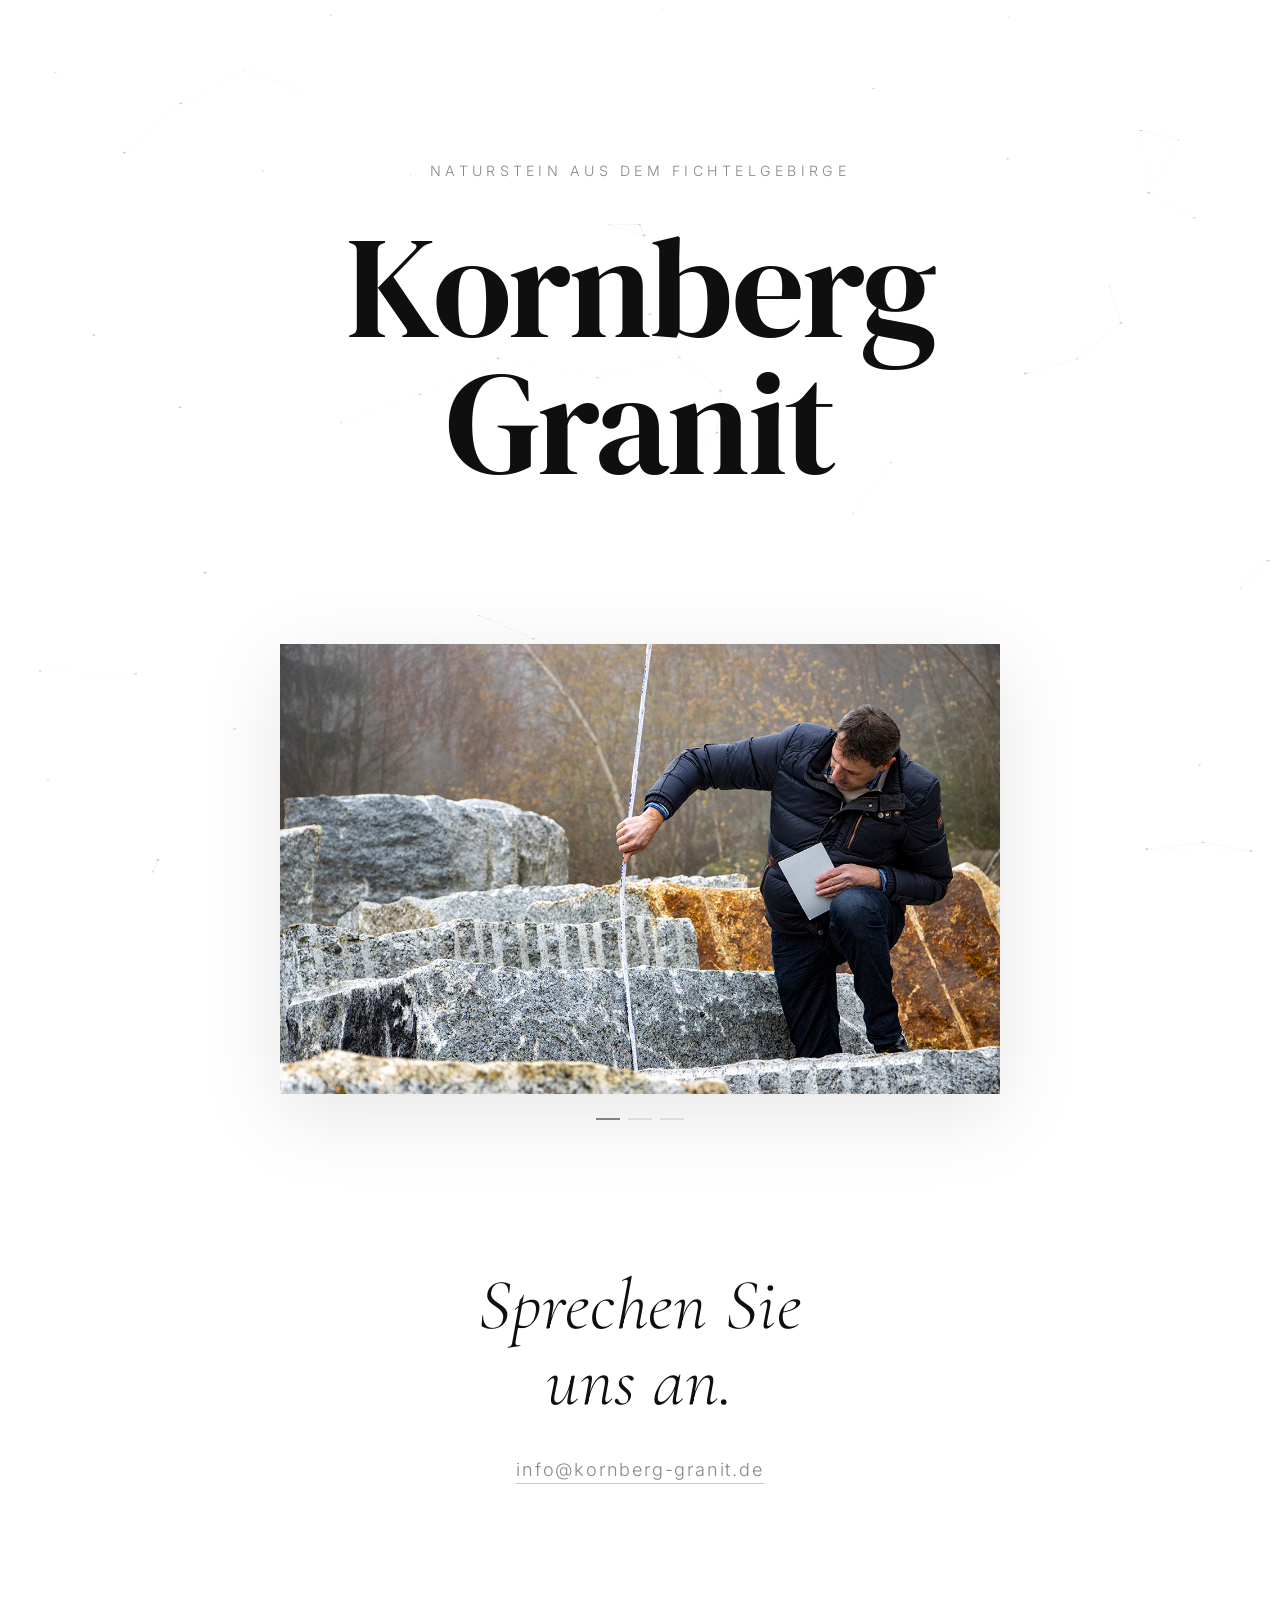
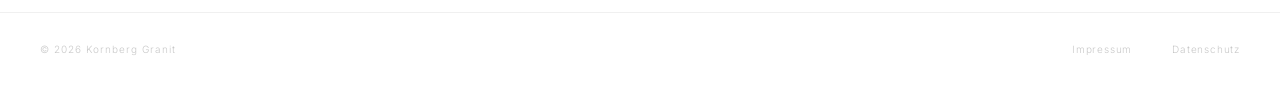
==== commit a862791e: "fix: correct a11y — aria-hidden on slides, simplify indicator ARIA pattern" ====
--- a/index.html
+++ b/index.html
@@ -25,28 +25,31 @@
         src="Blockvermessung.jpg"
         alt="Granitblock bei der Vermessung im Steinbruch"
         class="hero-slider__slide hero-slider__slide--active"
+        aria-hidden="false"
         width="720" height="450"
         loading="eager" fetchpriority="high">
       <img
         src="kornberg_hell.jpg"
         alt="Kornberg Granit – helle Steinoberfläche"
         class="hero-slider__slide"
+        aria-hidden="true"
         width="720" height="450"
         loading="lazy">
       <img
         src="kornberg_gelb.jpg"
         alt="Kornberg Granit – gelbliche Steinoberfläche"
         class="hero-slider__slide"
+        aria-hidden="true"
         width="720" height="450"
         loading="lazy">
     </div>
-    <div class="hero-slider__dots" role="tablist" aria-label="Bild wählen">
+    <div class="hero-slider__dots" role="group" aria-label="Bildnavigation">
       <button class="hero-slider__dot hero-slider__dot--active"
-              role="tab" aria-selected="true" aria-label="Bild 1" data-index="0"></button>
+              aria-label="Bild 1" aria-current="true"></button>
       <button class="hero-slider__dot"
-              role="tab" aria-selected="false" aria-label="Bild 2" data-index="1"></button>
+              aria-label="Bild 2" aria-current="false"></button>
       <button class="hero-slider__dot"
-              role="tab" aria-selected="false" aria-label="Bild 3" data-index="2"></button>
+              aria-label="Bild 3" aria-current="false"></button>
     </div>
   </div>
 
@@ -110,10 +113,11 @@
     var goTo = function (index) {
       slides.forEach(function (s, i) {
         s.classList.toggle('hero-slider__slide--active', i === index);
+        s.setAttribute('aria-hidden', i === index ? 'false' : 'true');
       });
       dots.forEach(function (d, i) {
         d.classList.toggle('hero-slider__dot--active', i === index);
-        d.setAttribute('aria-selected', i === index ? 'true' : 'false');
+        d.setAttribute('aria-current', i === index ? 'true' : 'false');
       });
     };
     dots.forEach(function (dot, i) {
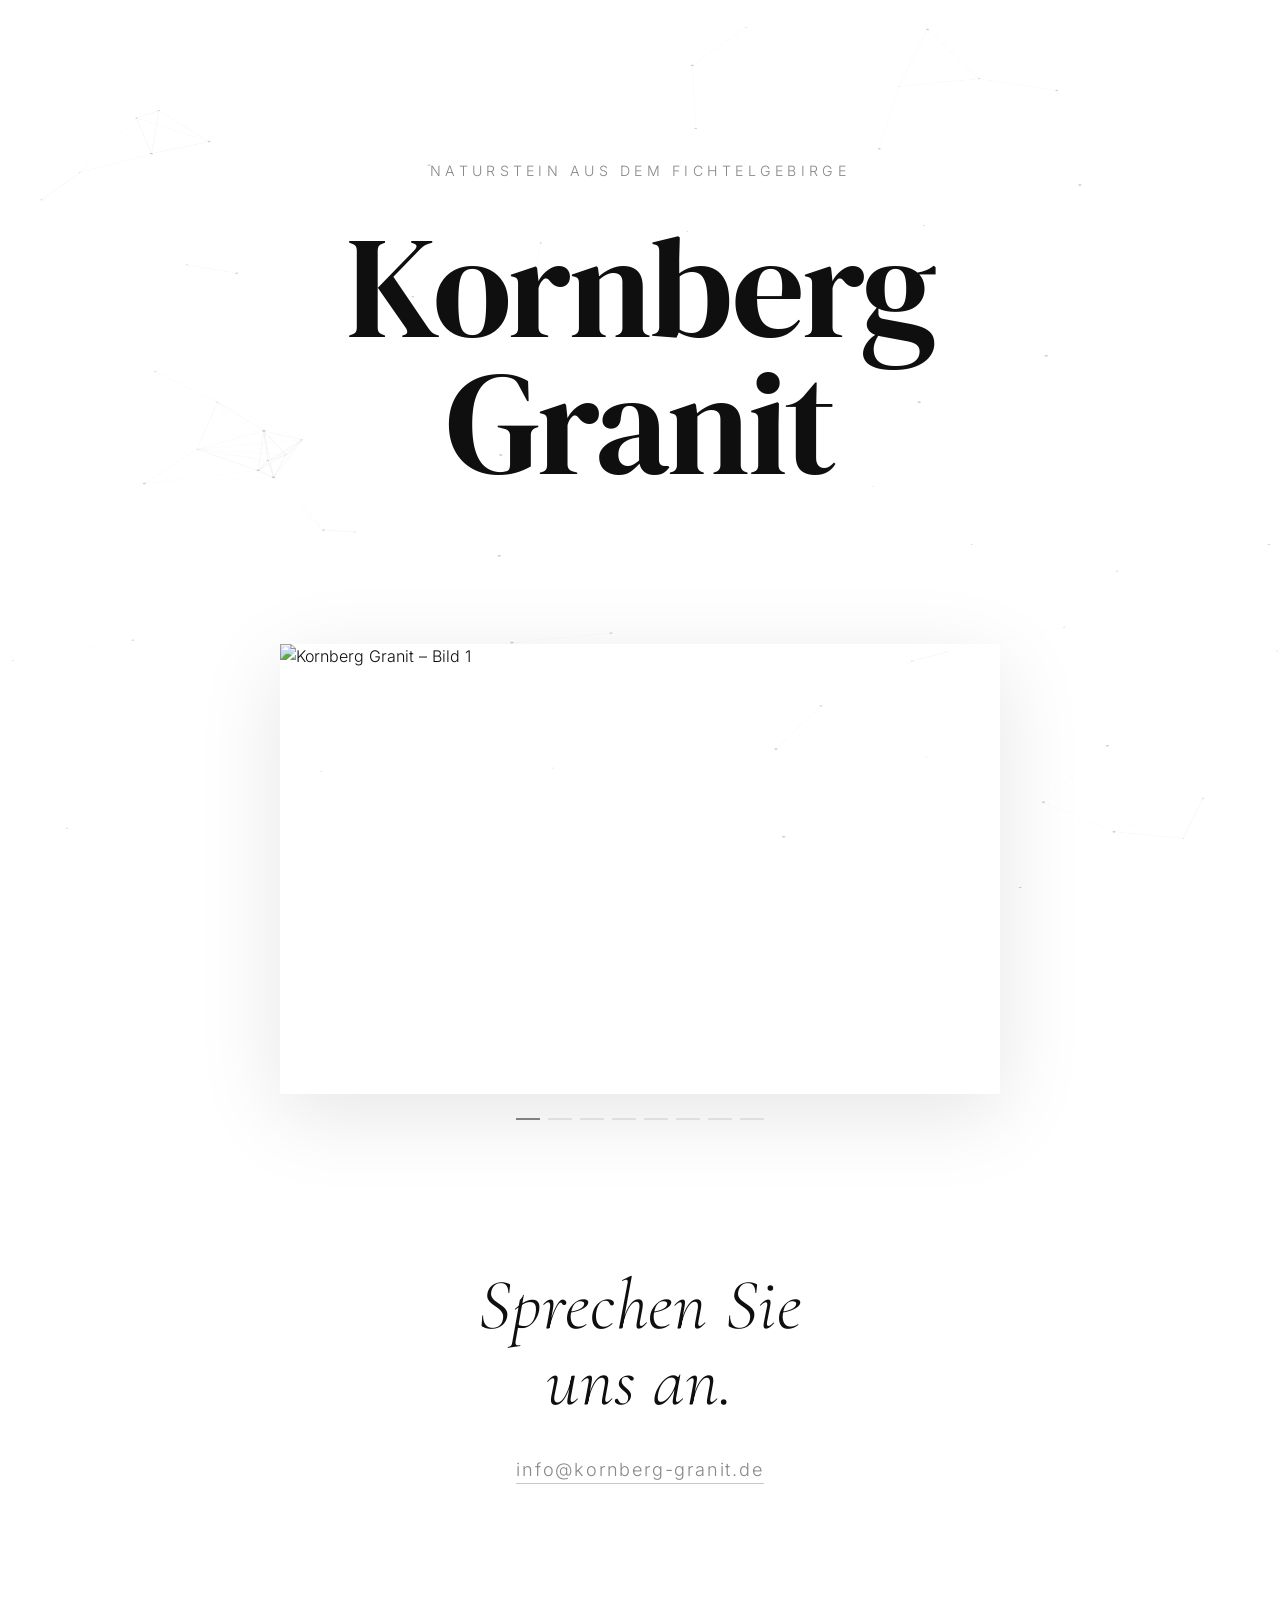
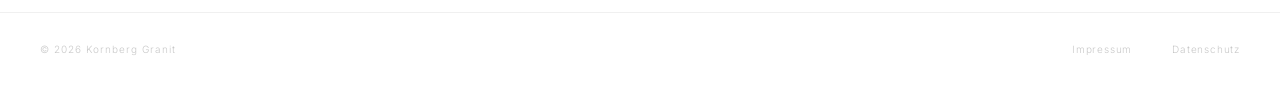
==== commit 2ed5ce73: "feat: update slider HTML — 8 numbered images and indicators" ====
--- a/index.html
+++ b/index.html
@@ -22,22 +22,57 @@
   <div class="hero-slider" aria-label="Bildergalerie">
     <div class="hero-slider__track">
       <img
-        src="Blockvermessung.jpg"
-        alt="Granitblock bei der Vermessung im Steinbruch"
+        src="1.jpg"
+        alt="Kornberg Granit – Bild 1"
         class="hero-slider__slide hero-slider__slide--active"
         aria-hidden="false"
         width="720" height="450"
         loading="eager" fetchpriority="high">
       <img
-        src="kornberg_hell.jpg"
-        alt="Kornberg Granit – helle Steinoberfläche"
-        class="hero-slider__slide"
-        aria-hidden="true"
-        width="720" height="450"
-        loading="lazy">
-      <img
-        src="kornberg_gelb.jpg"
-        alt="Kornberg Granit – gelbliche Steinoberfläche"
+        src="2.jpg"
+        alt="Kornberg Granit – Bild 2"
+        class="hero-slider__slide"
+        aria-hidden="true"
+        width="720" height="450"
+        loading="lazy">
+      <img
+        src="3.jpg"
+        alt="Kornberg Granit – Bild 3"
+        class="hero-slider__slide"
+        aria-hidden="true"
+        width="720" height="450"
+        loading="lazy">
+      <img
+        src="4.jpg"
+        alt="Kornberg Granit – Bild 4"
+        class="hero-slider__slide"
+        aria-hidden="true"
+        width="720" height="450"
+        loading="lazy">
+      <img
+        src="5.jpg"
+        alt="Kornberg Granit – Bild 5"
+        class="hero-slider__slide"
+        aria-hidden="true"
+        width="720" height="450"
+        loading="lazy">
+      <img
+        src="6.jpg"
+        alt="Kornberg Granit – Bild 6"
+        class="hero-slider__slide"
+        aria-hidden="true"
+        width="720" height="450"
+        loading="lazy">
+      <img
+        src="7.jpg"
+        alt="Kornberg Granit – Bild 7"
+        class="hero-slider__slide"
+        aria-hidden="true"
+        width="720" height="450"
+        loading="lazy">
+      <img
+        src="8.jpg"
+        alt="Kornberg Granit – Bild 8"
         class="hero-slider__slide"
         aria-hidden="true"
         width="720" height="450"
@@ -50,6 +85,16 @@
               aria-label="Bild 2" aria-current="false"></button>
       <button class="hero-slider__dot"
               aria-label="Bild 3" aria-current="false"></button>
+      <button class="hero-slider__dot"
+              aria-label="Bild 4" aria-current="false"></button>
+      <button class="hero-slider__dot"
+              aria-label="Bild 5" aria-current="false"></button>
+      <button class="hero-slider__dot"
+              aria-label="Bild 6" aria-current="false"></button>
+      <button class="hero-slider__dot"
+              aria-label="Bild 7" aria-current="false"></button>
+      <button class="hero-slider__dot"
+              aria-label="Bild 8" aria-current="false"></button>
     </div>
   </div>
 
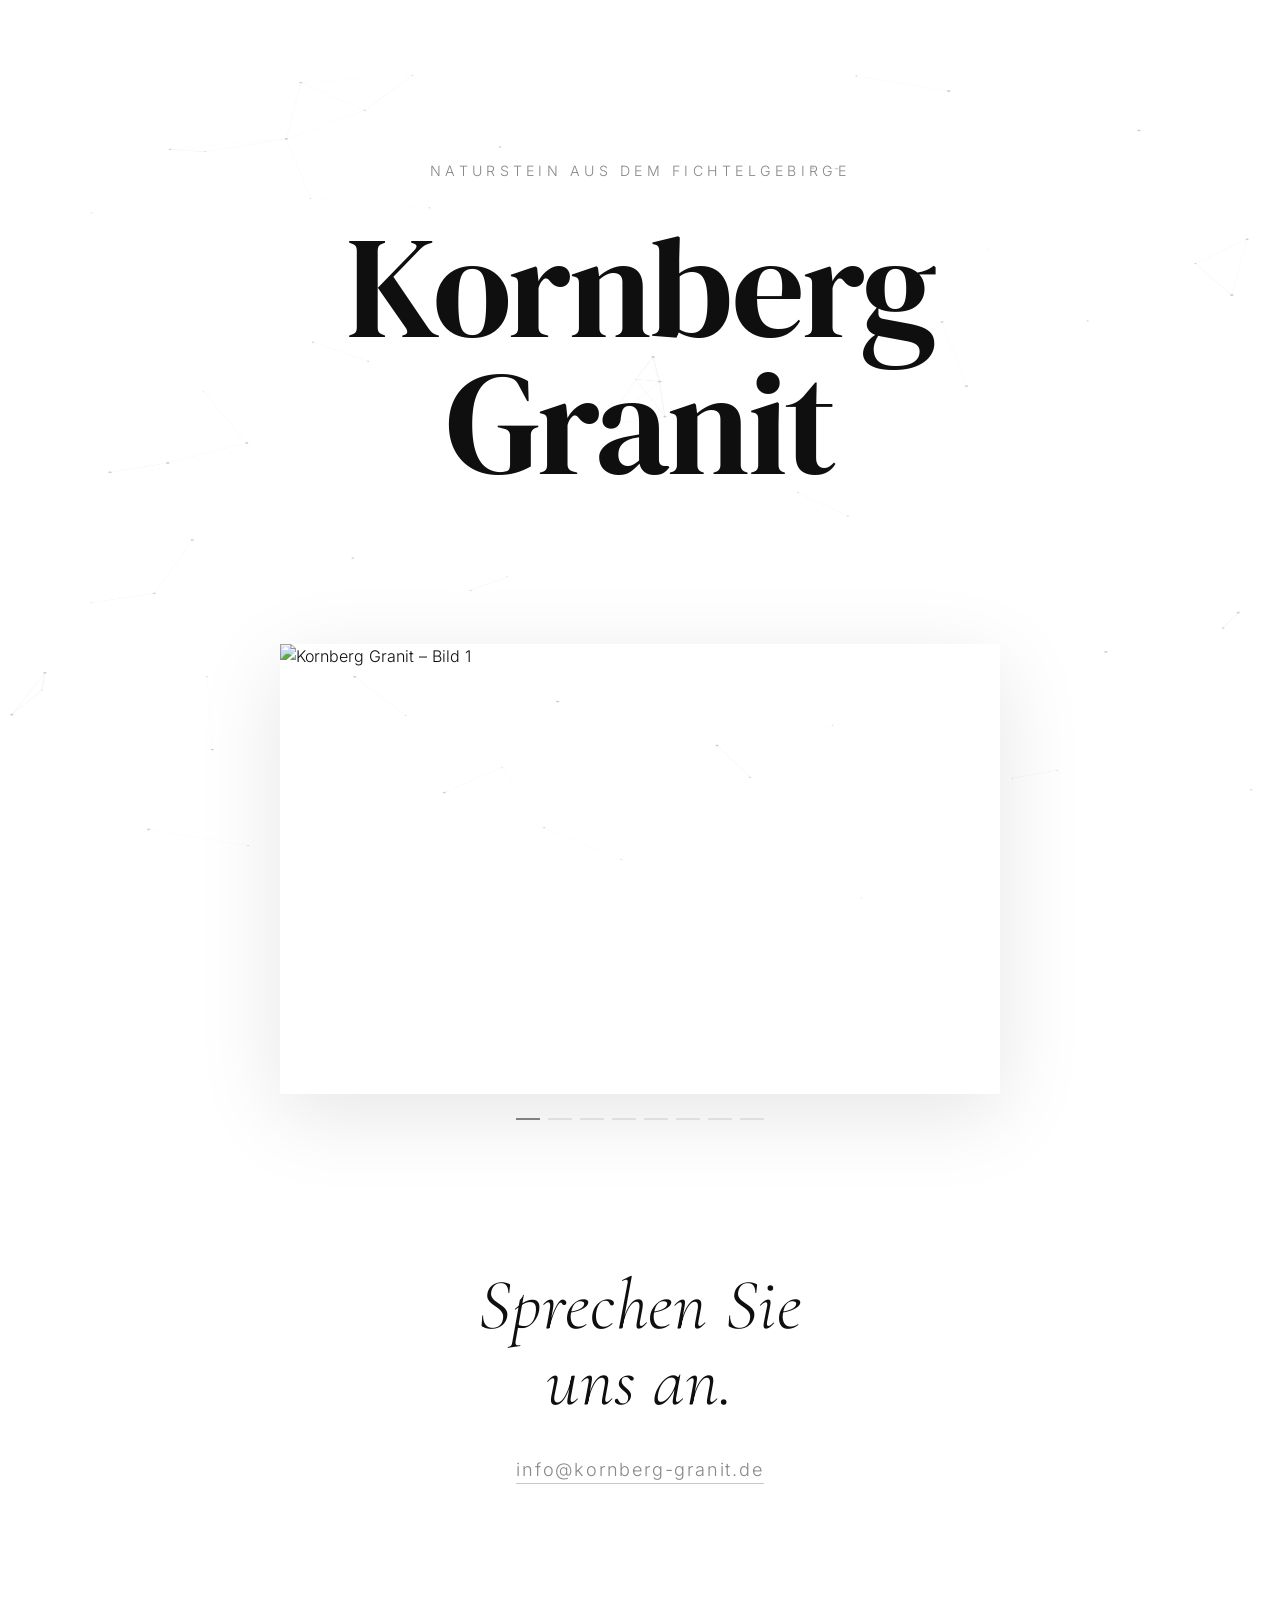
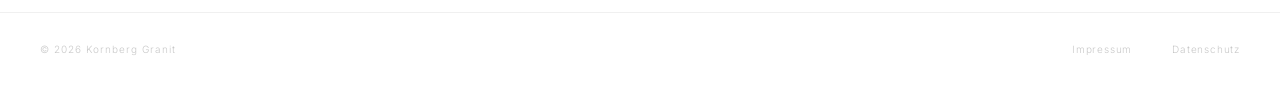
==== commit 817bcf14: "feat: add auto-advance to slider — 3 s interval, resets on manual click" ====
--- a/index.html
+++ b/index.html
@@ -155,7 +155,11 @@
   var slides = document.querySelectorAll('.hero-slider__slide');
   var dots   = document.querySelectorAll('.hero-slider__dot');
   if (slides.length) {
+    var current = 0;
+    var timer;
+
     var goTo = function (index) {
+      current = index;
       slides.forEach(function (s, i) {
         s.classList.toggle('hero-slider__slide--active', i === index);
         s.setAttribute('aria-hidden', i === index ? 'false' : 'true');
@@ -165,10 +169,23 @@
         d.setAttribute('aria-current', i === index ? 'true' : 'false');
       });
     };
+
+    var startTimer = function () {
+      clearInterval(timer);
+      timer = setInterval(function () {
+        goTo((current + 1) % slides.length);
+      }, 3000);
+    };
+
     dots.forEach(function (dot, i) {
-      dot.addEventListener('click', function () { goTo(i); });
+      dot.addEventListener('click', function () {
+        goTo(i);
+        startTimer();
+      });
     });
+
     goTo(0);
+    startTimer();
   }
 
   // ── Particle animation ─────────────────────────────────────────────────────
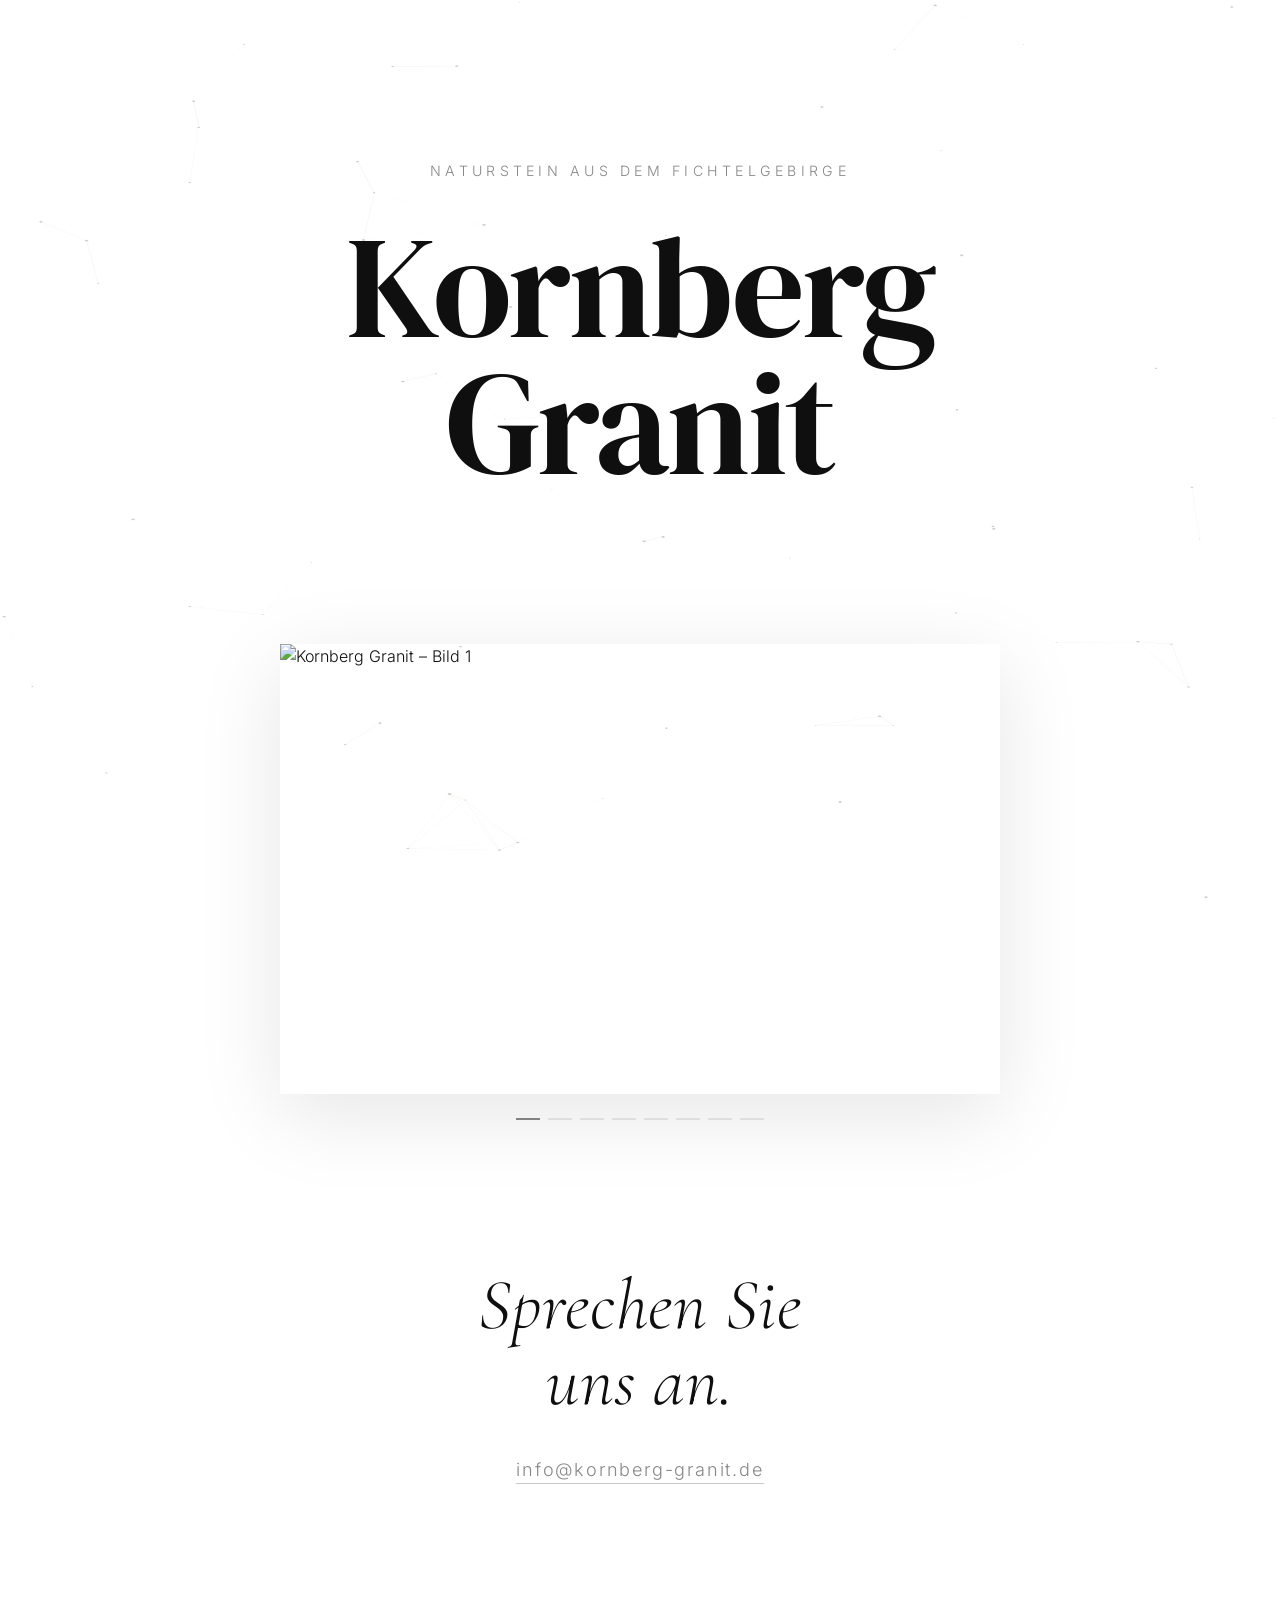
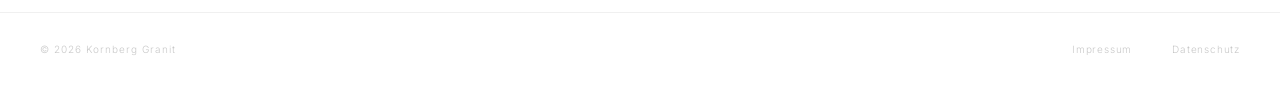
==== commit 17f2d804: "refactor: move images to bilder/ folder, normalise .JPG to .jpg" ====
--- a/index.html
+++ b/index.html
@@ -22,56 +22,56 @@
   <div class="hero-slider" aria-label="Bildergalerie">
     <div class="hero-slider__track">
       <img
-        src="1.jpg"
+        src="bilder/1.jpg"
         alt="Kornberg Granit – Bild 1"
         class="hero-slider__slide hero-slider__slide--active"
         aria-hidden="false"
         width="720" height="450"
         loading="eager" fetchpriority="high">
       <img
-        src="2.jpg"
+        src="bilder/2.jpg"
         alt="Kornberg Granit – Bild 2"
         class="hero-slider__slide"
         aria-hidden="true"
         width="720" height="450"
         loading="lazy">
       <img
-        src="3.jpg"
+        src="bilder/3.jpg"
         alt="Kornberg Granit – Bild 3"
         class="hero-slider__slide"
         aria-hidden="true"
         width="720" height="450"
         loading="lazy">
       <img
-        src="4.jpg"
+        src="bilder/4.jpg"
         alt="Kornberg Granit – Bild 4"
         class="hero-slider__slide"
         aria-hidden="true"
         width="720" height="450"
         loading="lazy">
       <img
-        src="5.jpg"
+        src="bilder/5.jpg"
         alt="Kornberg Granit – Bild 5"
         class="hero-slider__slide"
         aria-hidden="true"
         width="720" height="450"
         loading="lazy">
       <img
-        src="6.jpg"
+        src="bilder/6.jpg"
         alt="Kornberg Granit – Bild 6"
         class="hero-slider__slide"
         aria-hidden="true"
         width="720" height="450"
         loading="lazy">
       <img
-        src="7.jpg"
+        src="bilder/7.jpg"
         alt="Kornberg Granit – Bild 7"
         class="hero-slider__slide"
         aria-hidden="true"
         width="720" height="450"
         loading="lazy">
       <img
-        src="8.jpg"
+        src="bilder/8.jpg"
         alt="Kornberg Granit – Bild 8"
         class="hero-slider__slide"
         aria-hidden="true"
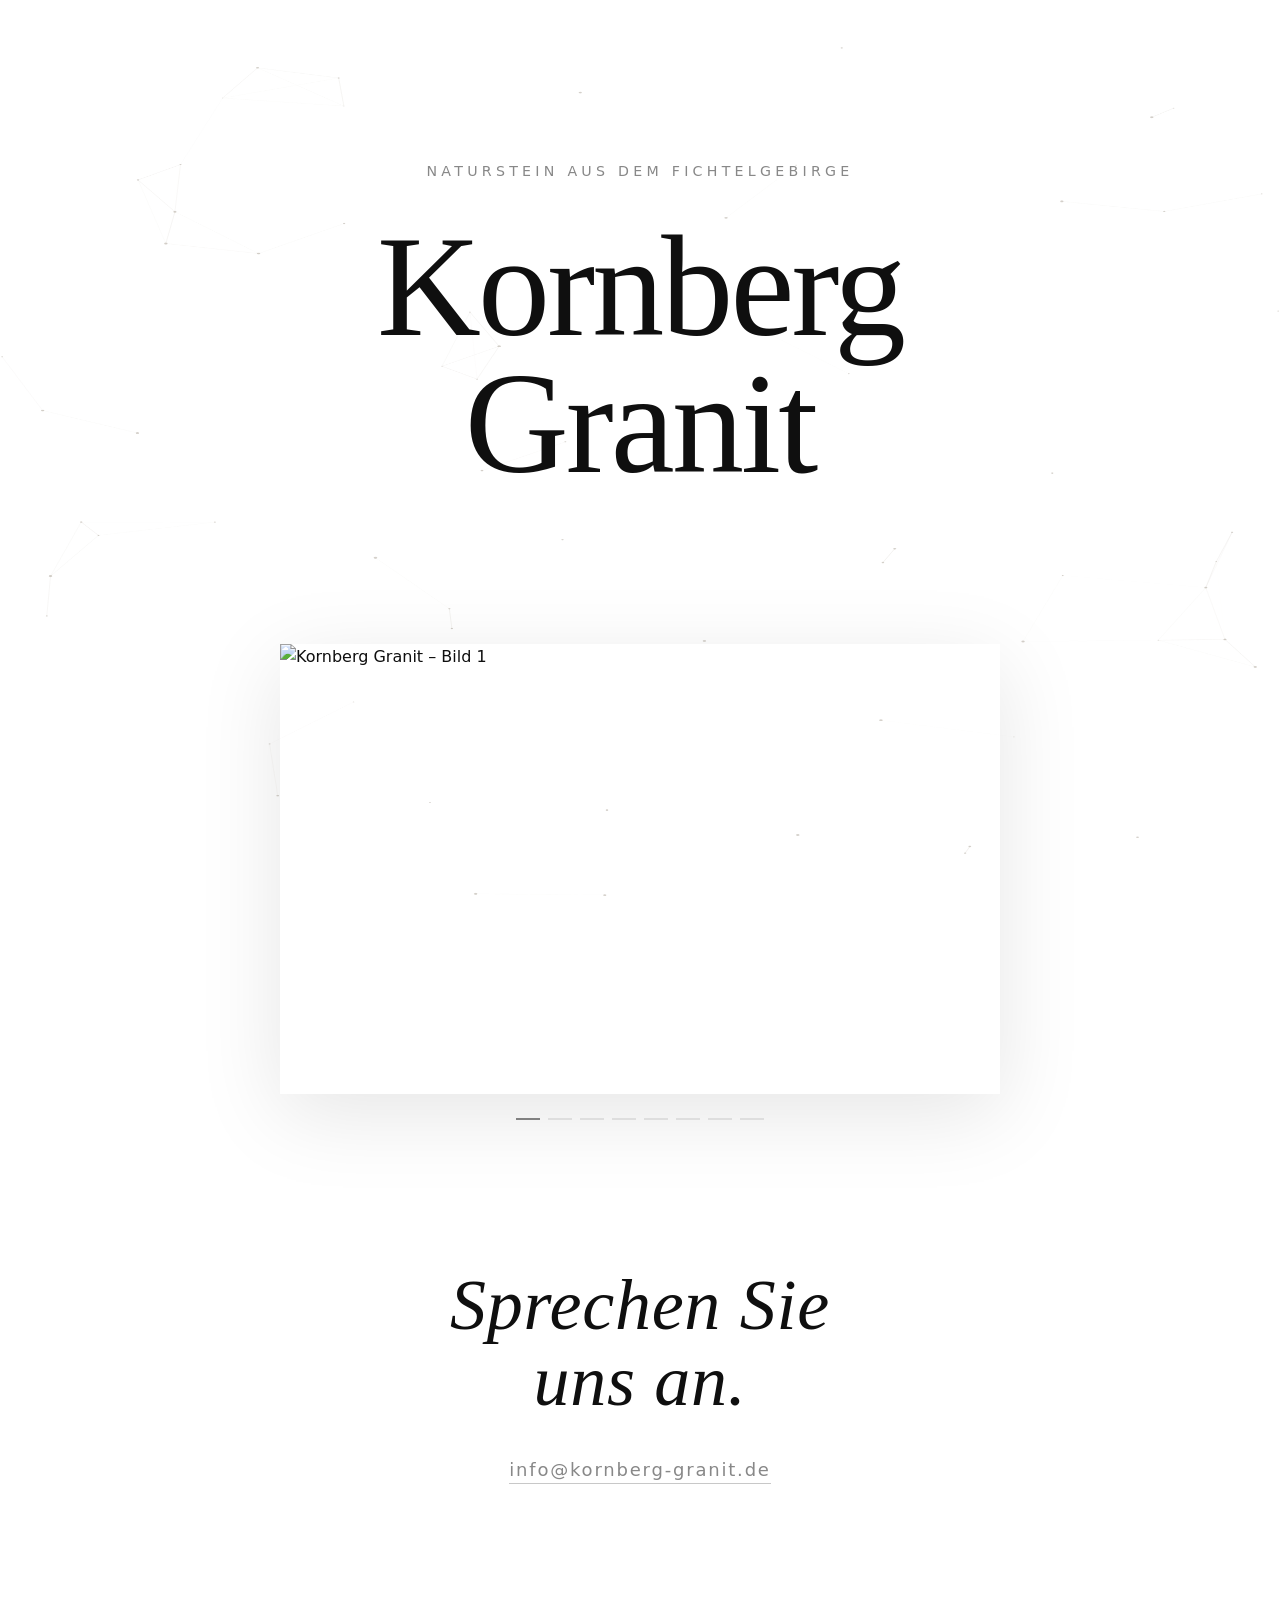
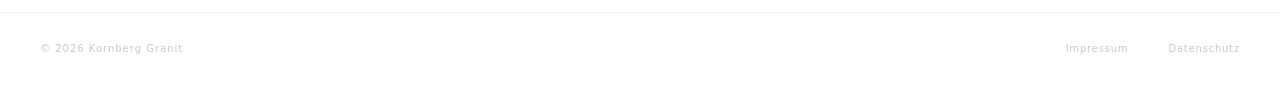
==== commit 3654af4d: "refactor: rename bilder→pictures, move style.css→css/, update all HTML paths" ====
--- a/index.html
+++ b/index.html
@@ -6,7 +6,7 @@
   <meta name="description" content="Kornberg Granit – Naturstein aus dem Fichtelgebirge.">
   <title>Kornberg Granit</title>
   <link rel="icon" href="data:,">
-  <link rel="stylesheet" href="style.css">
+  <link rel="stylesheet" href="css/style.css">
 </head>
 <body>
 
@@ -22,56 +22,56 @@
   <div class="hero-slider" aria-label="Bildergalerie">
     <div class="hero-slider__track">
       <img
-        src="bilder/1.jpg"
+        src="pictures/1.jpg"
         alt="Kornberg Granit – Bild 1"
         class="hero-slider__slide hero-slider__slide--active"
         aria-hidden="false"
         width="720" height="450"
         loading="eager" fetchpriority="high">
       <img
-        src="bilder/2.jpg"
+        src="pictures/2.jpg"
         alt="Kornberg Granit – Bild 2"
         class="hero-slider__slide"
         aria-hidden="true"
         width="720" height="450"
         loading="lazy">
       <img
-        src="bilder/3.jpg"
+        src="pictures/3.jpg"
         alt="Kornberg Granit – Bild 3"
         class="hero-slider__slide"
         aria-hidden="true"
         width="720" height="450"
         loading="lazy">
       <img
-        src="bilder/4.jpg"
+        src="pictures/4.jpg"
         alt="Kornberg Granit – Bild 4"
         class="hero-slider__slide"
         aria-hidden="true"
         width="720" height="450"
         loading="lazy">
       <img
-        src="bilder/5.jpg"
+        src="pictures/5.jpg"
         alt="Kornberg Granit – Bild 5"
         class="hero-slider__slide"
         aria-hidden="true"
         width="720" height="450"
         loading="lazy">
       <img
-        src="bilder/6.jpg"
+        src="pictures/6.jpg"
         alt="Kornberg Granit – Bild 6"
         class="hero-slider__slide"
         aria-hidden="true"
         width="720" height="450"
         loading="lazy">
       <img
-        src="bilder/7.jpg"
+        src="pictures/7.jpg"
         alt="Kornberg Granit – Bild 7"
         class="hero-slider__slide"
         aria-hidden="true"
         width="720" height="450"
         loading="lazy">
       <img
-        src="bilder/8.jpg"
+        src="pictures/8.jpg"
         alt="Kornberg Granit – Bild 8"
         class="hero-slider__slide"
         aria-hidden="true"
--- a/css/style.css
+++ b/css/style.css
@@ -0,0 +1,834 @@
+/* style.css */
+/* =========================================================
+   Kornberg Granit — Shared Stylesheet
+   ========================================================= */
+
+/* --- Web Fonts (self-hosted, DSGVO-konform) --- */
+/* cyrillic-ext */
+@font-face {
+  font-family: 'Cormorant Garamond';
+  font-style: italic;
+  font-weight: 300;
+  font-display: swap;
+  src: url(fonts/co3ZmX5slCNuHLi8bLeY9MK7whWMhyjYrEtFmSq17w.woff2) format('woff2');
+  unicode-range: U+0460-052F, U+1C80-1C8A, U+20B4, U+2DE0-2DFF, U+A640-A69F, U+FE2E-FE2F;
+}
+/* cyrillic */
+@font-face {
+  font-family: 'Cormorant Garamond';
+  font-style: italic;
+  font-weight: 300;
+  font-display: swap;
+  src: url(fonts/co3ZmX5slCNuHLi8bLeY9MK7whWMhyjYrEtMmSq17w.woff2) format('woff2');
+  unicode-range: U+0301, U+0400-045F, U+0490-0491, U+04B0-04B1, U+2116;
+}
+/* vietnamese */
+@font-face {
+  font-family: 'Cormorant Garamond';
+  font-style: italic;
+  font-weight: 300;
+  font-display: swap;
+  src: url(fonts/co3ZmX5slCNuHLi8bLeY9MK7whWMhyjYrEtHmSq17w.woff2) format('woff2');
+  unicode-range: U+0102-0103, U+0110-0111, U+0128-0129, U+0168-0169, U+01A0-01A1, U+01AF-01B0, U+0300-0301, U+0303-0304, U+0308-0309, U+0323, U+0329, U+1EA0-1EF9, U+20AB;
+}
+/* latin-ext */
+@font-face {
+  font-family: 'Cormorant Garamond';
+  font-style: italic;
+  font-weight: 300;
+  font-display: swap;
+  src: url(fonts/co3ZmX5slCNuHLi8bLeY9MK7whWMhyjYrEtGmSq17w.woff2) format('woff2');
+  unicode-range: U+0100-02BA, U+02BD-02C5, U+02C7-02CC, U+02CE-02D7, U+02DD-02FF, U+0304, U+0308, U+0329, U+1D00-1DBF, U+1E00-1E9F, U+1EF2-1EFF, U+2020, U+20A0-20AB, U+20AD-20C0, U+2113, U+2C60-2C7F, U+A720-A7FF;
+}
+/* latin */
+@font-face {
+  font-family: 'Cormorant Garamond';
+  font-style: italic;
+  font-weight: 300;
+  font-display: swap;
+  src: url(fonts/co3ZmX5slCNuHLi8bLeY9MK7whWMhyjYrEtImSo.woff2) format('woff2');
+  unicode-range: U+0000-00FF, U+0131, U+0152-0153, U+02BB-02BC, U+02C6, U+02DA, U+02DC, U+0304, U+0308, U+0329, U+2000-206F, U+20AC, U+2122, U+2191, U+2193, U+2212, U+2215, U+FEFF, U+FFFD;
+}
+/* cyrillic-ext */
+@font-face {
+  font-family: 'Cormorant Garamond';
+  font-style: italic;
+  font-weight: 500;
+  font-display: swap;
+  src: url(fonts/co3ZmX5slCNuHLi8bLeY9MK7whWMhyjYrEtFmSq17w.woff2) format('woff2');
+  unicode-range: U+0460-052F, U+1C80-1C8A, U+20B4, U+2DE0-2DFF, U+A640-A69F, U+FE2E-FE2F;
+}
+/* cyrillic */
+@font-face {
+  font-family: 'Cormorant Garamond';
+  font-style: italic;
+  font-weight: 500;
+  font-display: swap;
+  src: url(fonts/co3ZmX5slCNuHLi8bLeY9MK7whWMhyjYrEtMmSq17w.woff2) format('woff2');
+  unicode-range: U+0301, U+0400-045F, U+0490-0491, U+04B0-04B1, U+2116;
+}
+/* vietnamese */
+@font-face {
+  font-family: 'Cormorant Garamond';
+  font-style: italic;
+  font-weight: 500;
+  font-display: swap;
+  src: url(fonts/co3ZmX5slCNuHLi8bLeY9MK7whWMhyjYrEtHmSq17w.woff2) format('woff2');
+  unicode-range: U+0102-0103, U+0110-0111, U+0128-0129, U+0168-0169, U+01A0-01A1, U+01AF-01B0, U+0300-0301, U+0303-0304, U+0308-0309, U+0323, U+0329, U+1EA0-1EF9, U+20AB;
+}
+/* latin-ext */
+@font-face {
+  font-family: 'Cormorant Garamond';
+  font-style: italic;
+  font-weight: 500;
+  font-display: swap;
+  src: url(fonts/co3ZmX5slCNuHLi8bLeY9MK7whWMhyjYrEtGmSq17w.woff2) format('woff2');
+  unicode-range: U+0100-02BA, U+02BD-02C5, U+02C7-02CC, U+02CE-02D7, U+02DD-02FF, U+0304, U+0308, U+0329, U+1D00-1DBF, U+1E00-1E9F, U+1EF2-1EFF, U+2020, U+20A0-20AB, U+20AD-20C0, U+2113, U+2C60-2C7F, U+A720-A7FF;
+}
+/* latin */
+@font-face {
+  font-family: 'Cormorant Garamond';
+  font-style: italic;
+  font-weight: 500;
+  font-display: swap;
+  src: url(fonts/co3ZmX5slCNuHLi8bLeY9MK7whWMhyjYrEtImSo.woff2) format('woff2');
+  unicode-range: U+0000-00FF, U+0131, U+0152-0153, U+02BB-02BC, U+02C6, U+02DA, U+02DC, U+0304, U+0308, U+0329, U+2000-206F, U+20AC, U+2122, U+2191, U+2193, U+2212, U+2215, U+FEFF, U+FFFD;
+}
+/* cyrillic-ext */
+@font-face {
+  font-family: 'Cormorant Garamond';
+  font-style: normal;
+  font-weight: 300;
+  font-display: swap;
+  src: url(fonts/co3bmX5slCNuHLi8bLeY9MK7whWMhyjYpHtKgS4.woff2) format('woff2');
+  unicode-range: U+0460-052F, U+1C80-1C8A, U+20B4, U+2DE0-2DFF, U+A640-A69F, U+FE2E-FE2F;
+}
+/* cyrillic */
+@font-face {
+  font-family: 'Cormorant Garamond';
+  font-style: normal;
+  font-weight: 300;
+  font-display: swap;
+  src: url(fonts/co3bmX5slCNuHLi8bLeY9MK7whWMhyjYrXtKgS4.woff2) format('woff2');
+  unicode-range: U+0301, U+0400-045F, U+0490-0491, U+04B0-04B1, U+2116;
+}
+/* vietnamese */
+@font-face {
+  font-family: 'Cormorant Garamond';
+  font-style: normal;
+  font-weight: 300;
+  font-display: swap;
+  src: url(fonts/co3bmX5slCNuHLi8bLeY9MK7whWMhyjYpntKgS4.woff2) format('woff2');
+  unicode-range: U+0102-0103, U+0110-0111, U+0128-0129, U+0168-0169, U+01A0-01A1, U+01AF-01B0, U+0300-0301, U+0303-0304, U+0308-0309, U+0323, U+0329, U+1EA0-1EF9, U+20AB;
+}
+/* latin-ext */
+@font-face {
+  font-family: 'Cormorant Garamond';
+  font-style: normal;
+  font-weight: 300;
+  font-display: swap;
+  src: url(fonts/co3bmX5slCNuHLi8bLeY9MK7whWMhyjYp3tKgS4.woff2) format('woff2');
+  unicode-range: U+0100-02BA, U+02BD-02C5, U+02C7-02CC, U+02CE-02D7, U+02DD-02FF, U+0304, U+0308, U+0329, U+1D00-1DBF, U+1E00-1E9F, U+1EF2-1EFF, U+2020, U+20A0-20AB, U+20AD-20C0, U+2113, U+2C60-2C7F, U+A720-A7FF;
+}
+/* latin */
+@font-face {
+  font-family: 'Cormorant Garamond';
+  font-style: normal;
+  font-weight: 300;
+  font-display: swap;
+  src: url(fonts/co3bmX5slCNuHLi8bLeY9MK7whWMhyjYqXtK.woff2) format('woff2');
+  unicode-range: U+0000-00FF, U+0131, U+0152-0153, U+02BB-02BC, U+02C6, U+02DA, U+02DC, U+0304, U+0308, U+0329, U+2000-206F, U+20AC, U+2122, U+2191, U+2193, U+2212, U+2215, U+FEFF, U+FFFD;
+}
+/* cyrillic-ext */
+@font-face {
+  font-family: 'Cormorant Garamond';
+  font-style: normal;
+  font-weight: 500;
+  font-display: swap;
+  src: url(fonts/co3bmX5slCNuHLi8bLeY9MK7whWMhyjYpHtKgS4.woff2) format('woff2');
+  unicode-range: U+0460-052F, U+1C80-1C8A, U+20B4, U+2DE0-2DFF, U+A640-A69F, U+FE2E-FE2F;
+}
+/* cyrillic */
+@font-face {
+  font-family: 'Cormorant Garamond';
+  font-style: normal;
+  font-weight: 500;
+  font-display: swap;
+  src: url(fonts/co3bmX5slCNuHLi8bLeY9MK7whWMhyjYrXtKgS4.woff2) format('woff2');
+  unicode-range: U+0301, U+0400-045F, U+0490-0491, U+04B0-04B1, U+2116;
+}
+/* vietnamese */
+@font-face {
+  font-family: 'Cormorant Garamond';
+  font-style: normal;
+  font-weight: 500;
+  font-display: swap;
+  src: url(fonts/co3bmX5slCNuHLi8bLeY9MK7whWMhyjYpntKgS4.woff2) format('woff2');
+  unicode-range: U+0102-0103, U+0110-0111, U+0128-0129, U+0168-0169, U+01A0-01A1, U+01AF-01B0, U+0300-0301, U+0303-0304, U+0308-0309, U+0323, U+0329, U+1EA0-1EF9, U+20AB;
+}
+/* latin-ext */
+@font-face {
+  font-family: 'Cormorant Garamond';
+  font-style: normal;
+  font-weight: 500;
+  font-display: swap;
+  src: url(fonts/co3bmX5slCNuHLi8bLeY9MK7whWMhyjYp3tKgS4.woff2) format('woff2');
+  unicode-range: U+0100-02BA, U+02BD-02C5, U+02C7-02CC, U+02CE-02D7, U+02DD-02FF, U+0304, U+0308, U+0329, U+1D00-1DBF, U+1E00-1E9F, U+1EF2-1EFF, U+2020, U+20A0-20AB, U+20AD-20C0, U+2113, U+2C60-2C7F, U+A720-A7FF;
+}
+/* latin */
+@font-face {
+  font-family: 'Cormorant Garamond';
+  font-style: normal;
+  font-weight: 500;
+  font-display: swap;
+  src: url(fonts/co3bmX5slCNuHLi8bLeY9MK7whWMhyjYqXtK.woff2) format('woff2');
+  unicode-range: U+0000-00FF, U+0131, U+0152-0153, U+02BB-02BC, U+02C6, U+02DA, U+02DC, U+0304, U+0308, U+0329, U+2000-206F, U+20AC, U+2122, U+2191, U+2193, U+2212, U+2215, U+FEFF, U+FFFD;
+}
+/* latin-ext */
+@font-face {
+  font-family: 'DM Serif Display';
+  font-style: italic;
+  font-weight: 400;
+  font-display: swap;
+  src: url(fonts/-nFhOHM81r4j6k0gjAW3mujVU2B2G_VB3vD212k.woff2) format('woff2');
+  unicode-range: U+0100-02BA, U+02BD-02C5, U+02C7-02CC, U+02CE-02D7, U+02DD-02FF, U+0304, U+0308, U+0329, U+1D00-1DBF, U+1E00-1E9F, U+1EF2-1EFF, U+2020, U+20A0-20AB, U+20AD-20C0, U+2113, U+2C60-2C7F, U+A720-A7FF;
+}
+/* latin */
+@font-face {
+  font-family: 'DM Serif Display';
+  font-style: italic;
+  font-weight: 400;
+  font-display: swap;
+  src: url(fonts/-nFhOHM81r4j6k0gjAW3mujVU2B2G_VB0PD2.woff2) format('woff2');
+  unicode-range: U+0000-00FF, U+0131, U+0152-0153, U+02BB-02BC, U+02C6, U+02DA, U+02DC, U+0304, U+0308, U+0329, U+2000-206F, U+20AC, U+2122, U+2191, U+2193, U+2212, U+2215, U+FEFF, U+FFFD;
+}
+/* latin-ext */
+@font-face {
+  font-family: 'DM Serif Display';
+  font-style: normal;
+  font-weight: 400;
+  font-display: swap;
+  src: url(fonts/-nFnOHM81r4j6k0gjAW3mujVU2B2G_5x0ujy.woff2) format('woff2');
+  unicode-range: U+0100-02BA, U+02BD-02C5, U+02C7-02CC, U+02CE-02D7, U+02DD-02FF, U+0304, U+0308, U+0329, U+1D00-1DBF, U+1E00-1E9F, U+1EF2-1EFF, U+2020, U+20A0-20AB, U+20AD-20C0, U+2113, U+2C60-2C7F, U+A720-A7FF;
+}
+/* latin */
+@font-face {
+  font-family: 'DM Serif Display';
+  font-style: normal;
+  font-weight: 400;
+  font-display: swap;
+  src: url(fonts/-nFnOHM81r4j6k0gjAW3mujVU2B2G_Bx0g.woff2) format('woff2');
+  unicode-range: U+0000-00FF, U+0131, U+0152-0153, U+02BB-02BC, U+02C6, U+02DA, U+02DC, U+0304, U+0308, U+0329, U+2000-206F, U+20AC, U+2122, U+2191, U+2193, U+2212, U+2215, U+FEFF, U+FFFD;
+}
+/* cyrillic-ext */
+@font-face {
+  font-family: 'Inter';
+  font-style: normal;
+  font-weight: 200;
+  font-display: swap;
+  src: url(fonts/UcC73FwrK3iLTeHuS_nVMrMxCp50SjIa2JL7SUc.woff2) format('woff2');
+  unicode-range: U+0460-052F, U+1C80-1C8A, U+20B4, U+2DE0-2DFF, U+A640-A69F, U+FE2E-FE2F;
+}
+/* cyrillic */
+@font-face {
+  font-family: 'Inter';
+  font-style: normal;
+  font-weight: 200;
+  font-display: swap;
+  src: url(fonts/UcC73FwrK3iLTeHuS_nVMrMxCp50SjIa0ZL7SUc.woff2) format('woff2');
+  unicode-range: U+0301, U+0400-045F, U+0490-0491, U+04B0-04B1, U+2116;
+}
+/* greek-ext */
+@font-face {
+  font-family: 'Inter';
+  font-style: normal;
+  font-weight: 200;
+  font-display: swap;
+  src: url(fonts/UcC73FwrK3iLTeHuS_nVMrMxCp50SjIa2ZL7SUc.woff2) format('woff2');
+  unicode-range: U+1F00-1FFF;
+}
+/* greek */
+@font-face {
+  font-family: 'Inter';
+  font-style: normal;
+  font-weight: 200;
+  font-display: swap;
+  src: url(fonts/UcC73FwrK3iLTeHuS_nVMrMxCp50SjIa1pL7SUc.woff2) format('woff2');
+  unicode-range: U+0370-0377, U+037A-037F, U+0384-038A, U+038C, U+038E-03A1, U+03A3-03FF;
+}
+/* vietnamese */
+@font-face {
+  font-family: 'Inter';
+  font-style: normal;
+  font-weight: 200;
+  font-display: swap;
+  src: url(fonts/UcC73FwrK3iLTeHuS_nVMrMxCp50SjIa2pL7SUc.woff2) format('woff2');
+  unicode-range: U+0102-0103, U+0110-0111, U+0128-0129, U+0168-0169, U+01A0-01A1, U+01AF-01B0, U+0300-0301, U+0303-0304, U+0308-0309, U+0323, U+0329, U+1EA0-1EF9, U+20AB;
+}
+/* latin-ext */
+@font-face {
+  font-family: 'Inter';
+  font-style: normal;
+  font-weight: 200;
+  font-display: swap;
+  src: url(fonts/UcC73FwrK3iLTeHuS_nVMrMxCp50SjIa25L7SUc.woff2) format('woff2');
+  unicode-range: U+0100-02BA, U+02BD-02C5, U+02C7-02CC, U+02CE-02D7, U+02DD-02FF, U+0304, U+0308, U+0329, U+1D00-1DBF, U+1E00-1E9F, U+1EF2-1EFF, U+2020, U+20A0-20AB, U+20AD-20C0, U+2113, U+2C60-2C7F, U+A720-A7FF;
+}
+/* latin */
+@font-face {
+  font-family: 'Inter';
+  font-style: normal;
+  font-weight: 200;
+  font-display: swap;
+  src: url(fonts/UcC73FwrK3iLTeHuS_nVMrMxCp50SjIa1ZL7.woff2) format('woff2');
+  unicode-range: U+0000-00FF, U+0131, U+0152-0153, U+02BB-02BC, U+02C6, U+02DA, U+02DC, U+0304, U+0308, U+0329, U+2000-206F, U+20AC, U+2122, U+2191, U+2193, U+2212, U+2215, U+FEFF, U+FFFD;
+}
+/* cyrillic-ext */
+@font-face {
+  font-family: 'Inter';
+  font-style: normal;
+  font-weight: 300;
+  font-display: swap;
+  src: url(fonts/UcC73FwrK3iLTeHuS_nVMrMxCp50SjIa2JL7SUc.woff2) format('woff2');
+  unicode-range: U+0460-052F, U+1C80-1C8A, U+20B4, U+2DE0-2DFF, U+A640-A69F, U+FE2E-FE2F;
+}
+/* cyrillic */
+@font-face {
+  font-family: 'Inter';
+  font-style: normal;
+  font-weight: 300;
+  font-display: swap;
+  src: url(fonts/UcC73FwrK3iLTeHuS_nVMrMxCp50SjIa0ZL7SUc.woff2) format('woff2');
+  unicode-range: U+0301, U+0400-045F, U+0490-0491, U+04B0-04B1, U+2116;
+}
+/* greek-ext */
+@font-face {
+  font-family: 'Inter';
+  font-style: normal;
+  font-weight: 300;
+  font-display: swap;
+  src: url(fonts/UcC73FwrK3iLTeHuS_nVMrMxCp50SjIa2ZL7SUc.woff2) format('woff2');
+  unicode-range: U+1F00-1FFF;
+}
+/* greek */
+@font-face {
+  font-family: 'Inter';
+  font-style: normal;
+  font-weight: 300;
+  font-display: swap;
+  src: url(fonts/UcC73FwrK3iLTeHuS_nVMrMxCp50SjIa1pL7SUc.woff2) format('woff2');
+  unicode-range: U+0370-0377, U+037A-037F, U+0384-038A, U+038C, U+038E-03A1, U+03A3-03FF;
+}
+/* vietnamese */
+@font-face {
+  font-family: 'Inter';
+  font-style: normal;
+  font-weight: 300;
+  font-display: swap;
+  src: url(fonts/UcC73FwrK3iLTeHuS_nVMrMxCp50SjIa2pL7SUc.woff2) format('woff2');
+  unicode-range: U+0102-0103, U+0110-0111, U+0128-0129, U+0168-0169, U+01A0-01A1, U+01AF-01B0, U+0300-0301, U+0303-0304, U+0308-0309, U+0323, U+0329, U+1EA0-1EF9, U+20AB;
+}
+/* latin-ext */
+@font-face {
+  font-family: 'Inter';
+  font-style: normal;
+  font-weight: 300;
+  font-display: swap;
+  src: url(fonts/UcC73FwrK3iLTeHuS_nVMrMxCp50SjIa25L7SUc.woff2) format('woff2');
+  unicode-range: U+0100-02BA, U+02BD-02C5, U+02C7-02CC, U+02CE-02D7, U+02DD-02FF, U+0304, U+0308, U+0329, U+1D00-1DBF, U+1E00-1E9F, U+1EF2-1EFF, U+2020, U+20A0-20AB, U+20AD-20C0, U+2113, U+2C60-2C7F, U+A720-A7FF;
+}
+/* latin */
+@font-face {
+  font-family: 'Inter';
+  font-style: normal;
+  font-weight: 300;
+  font-display: swap;
+  src: url(fonts/UcC73FwrK3iLTeHuS_nVMrMxCp50SjIa1ZL7.woff2) format('woff2');
+  unicode-range: U+0000-00FF, U+0131, U+0152-0153, U+02BB-02BC, U+02C6, U+02DA, U+02DC, U+0304, U+0308, U+0329, U+2000-206F, U+20AC, U+2122, U+2191, U+2193, U+2212, U+2215, U+FEFF, U+FFFD;
+}
+/* cyrillic-ext */
+@font-face {
+  font-family: 'Inter';
+  font-style: normal;
+  font-weight: 400;
+  font-display: swap;
+  src: url(fonts/UcC73FwrK3iLTeHuS_nVMrMxCp50SjIa2JL7SUc.woff2) format('woff2');
+  unicode-range: U+0460-052F, U+1C80-1C8A, U+20B4, U+2DE0-2DFF, U+A640-A69F, U+FE2E-FE2F;
+}
+/* cyrillic */
+@font-face {
+  font-family: 'Inter';
+  font-style: normal;
+  font-weight: 400;
+  font-display: swap;
+  src: url(fonts/UcC73FwrK3iLTeHuS_nVMrMxCp50SjIa0ZL7SUc.woff2) format('woff2');
+  unicode-range: U+0301, U+0400-045F, U+0490-0491, U+04B0-04B1, U+2116;
+}
+/* greek-ext */
+@font-face {
+  font-family: 'Inter';
+  font-style: normal;
+  font-weight: 400;
+  font-display: swap;
+  src: url(fonts/UcC73FwrK3iLTeHuS_nVMrMxCp50SjIa2ZL7SUc.woff2) format('woff2');
+  unicode-range: U+1F00-1FFF;
+}
+/* greek */
+@font-face {
+  font-family: 'Inter';
+  font-style: normal;
+  font-weight: 400;
+  font-display: swap;
+  src: url(fonts/UcC73FwrK3iLTeHuS_nVMrMxCp50SjIa1pL7SUc.woff2) format('woff2');
+  unicode-range: U+0370-0377, U+037A-037F, U+0384-038A, U+038C, U+038E-03A1, U+03A3-03FF;
+}
+/* vietnamese */
+@font-face {
+  font-family: 'Inter';
+  font-style: normal;
+  font-weight: 400;
+  font-display: swap;
+  src: url(fonts/UcC73FwrK3iLTeHuS_nVMrMxCp50SjIa2pL7SUc.woff2) format('woff2');
+  unicode-range: U+0102-0103, U+0110-0111, U+0128-0129, U+0168-0169, U+01A0-01A1, U+01AF-01B0, U+0300-0301, U+0303-0304, U+0308-0309, U+0323, U+0329, U+1EA0-1EF9, U+20AB;
+}
+/* latin-ext */
+@font-face {
+  font-family: 'Inter';
+  font-style: normal;
+  font-weight: 400;
+  font-display: swap;
+  src: url(fonts/UcC73FwrK3iLTeHuS_nVMrMxCp50SjIa25L7SUc.woff2) format('woff2');
+  unicode-range: U+0100-02BA, U+02BD-02C5, U+02C7-02CC, U+02CE-02D7, U+02DD-02FF, U+0304, U+0308, U+0329, U+1D00-1DBF, U+1E00-1E9F, U+1EF2-1EFF, U+2020, U+20A0-20AB, U+20AD-20C0, U+2113, U+2C60-2C7F, U+A720-A7FF;
+}
+/* latin */
+@font-face {
+  font-family: 'Inter';
+  font-style: normal;
+  font-weight: 400;
+  font-display: swap;
+  src: url(fonts/UcC73FwrK3iLTeHuS_nVMrMxCp50SjIa1ZL7.woff2) format('woff2');
+  unicode-range: U+0000-00FF, U+0131, U+0152-0153, U+02BB-02BC, U+02C6, U+02DA, U+02DC, U+0304, U+0308, U+0329, U+2000-206F, U+20AC, U+2122, U+2191, U+2193, U+2212, U+2215, U+FEFF, U+FFFD;
+}
+/* cyrillic-ext */
+@font-face {
+  font-family: 'Inter';
+  font-style: normal;
+  font-weight: 600;
+  font-display: swap;
+  src: url(fonts/UcC73FwrK3iLTeHuS_nVMrMxCp50SjIa2JL7SUc.woff2) format('woff2');
+  unicode-range: U+0460-052F, U+1C80-1C8A, U+20B4, U+2DE0-2DFF, U+A640-A69F, U+FE2E-FE2F;
+}
+/* cyrillic */
+@font-face {
+  font-family: 'Inter';
+  font-style: normal;
+  font-weight: 600;
+  font-display: swap;
+  src: url(fonts/UcC73FwrK3iLTeHuS_nVMrMxCp50SjIa0ZL7SUc.woff2) format('woff2');
+  unicode-range: U+0301, U+0400-045F, U+0490-0491, U+04B0-04B1, U+2116;
+}
+/* greek-ext */
+@font-face {
+  font-family: 'Inter';
+  font-style: normal;
+  font-weight: 600;
+  font-display: swap;
+  src: url(fonts/UcC73FwrK3iLTeHuS_nVMrMxCp50SjIa2ZL7SUc.woff2) format('woff2');
+  unicode-range: U+1F00-1FFF;
+}
+/* greek */
+@font-face {
+  font-family: 'Inter';
+  font-style: normal;
+  font-weight: 600;
+  font-display: swap;
+  src: url(fonts/UcC73FwrK3iLTeHuS_nVMrMxCp50SjIa1pL7SUc.woff2) format('woff2');
+  unicode-range: U+0370-0377, U+037A-037F, U+0384-038A, U+038C, U+038E-03A1, U+03A3-03FF;
+}
+/* vietnamese */
+@font-face {
+  font-family: 'Inter';
+  font-style: normal;
+  font-weight: 600;
+  font-display: swap;
+  src: url(fonts/UcC73FwrK3iLTeHuS_nVMrMxCp50SjIa2pL7SUc.woff2) format('woff2');
+  unicode-range: U+0102-0103, U+0110-0111, U+0128-0129, U+0168-0169, U+01A0-01A1, U+01AF-01B0, U+0300-0301, U+0303-0304, U+0308-0309, U+0323, U+0329, U+1EA0-1EF9, U+20AB;
+}
+/* latin-ext */
+@font-face {
+  font-family: 'Inter';
+  font-style: normal;
+  font-weight: 600;
+  font-display: swap;
+  src: url(fonts/UcC73FwrK3iLTeHuS_nVMrMxCp50SjIa25L7SUc.woff2) format('woff2');
+  unicode-range: U+0100-02BA, U+02BD-02C5, U+02C7-02CC, U+02CE-02D7, U+02DD-02FF, U+0304, U+0308, U+0329, U+1D00-1DBF, U+1E00-1E9F, U+1EF2-1EFF, U+2020, U+20A0-20AB, U+20AD-20C0, U+2113, U+2C60-2C7F, U+A720-A7FF;
+}
+/* latin */
+@font-face {
+  font-family: 'Inter';
+  font-style: normal;
+  font-weight: 600;
+  font-display: swap;
+  src: url(fonts/UcC73FwrK3iLTeHuS_nVMrMxCp50SjIa1ZL7.woff2) format('woff2');
+  unicode-range: U+0000-00FF, U+0131, U+0152-0153, U+02BB-02BC, U+02C6, U+02DA, U+02DC, U+0304, U+0308, U+0329, U+2000-206F, U+20AC, U+2122, U+2191, U+2193, U+2212, U+2215, U+FEFF, U+FFFD;
+}
+
+/* --- Reset & Box Model --- */
+*, *::before, *::after {
+  box-sizing: border-box;
+  margin: 0;
+  padding: 0;
+}
+
+/* --- Custom Properties --- */
+:root {
+  /* Design tokens */
+  --white:   #ffffff;
+  --ink:     #0f0f0f;
+  --mid:     #888888;
+  --faint:   #c8c8c8;
+  --border:  rgba(0,0,0,0.06);
+
+  /* Typefaces */
+  --serif:   'DM Serif Display', Georgia, serif;
+  --display: 'Cormorant Garamond', Georgia, serif;
+  --sans:    'Inter', system-ui, sans-serif;
+
+  /* Legacy aliases — legal pages rely on these names */
+  --color-bg:     var(--white);
+  --color-text:   var(--ink);
+  --color-muted:  var(--mid);
+  --color-border: var(--border);
+  --color-link:   var(--ink);
+  --font-family:  var(--sans);
+  --max-width:    900px;
+  --spacing-xs:   0.5rem;
+  --spacing-sm:   1rem;
+  --spacing-md:   2rem;
+  --spacing-lg:   4rem;
+}
+
+/* --- Base --- */
+html {
+  font-size: 16px;
+  scroll-behavior: smooth;
+}
+
+body {
+  background: var(--white);
+  color: var(--ink);
+  font-family: var(--sans);
+  font-weight: 300;
+  line-height: 1.6;
+  min-height: 100vh;
+  display: flex;
+  flex-direction: column;
+  -webkit-font-smoothing: antialiased;
+}
+
+/* --- Links --- */
+a {
+  color: var(--ink);
+  text-decoration: underline;
+  text-underline-offset: 3px;
+}
+
+a:hover {
+  opacity: 0.7;
+}
+
+a:focus-visible {
+  outline: 2px solid var(--ink);
+  outline-offset: 3px;
+  border-radius: 2px;
+}
+
+/* --- Particle Canvas --- */
+#particle-canvas {
+  position: fixed;
+  inset: 0;
+  width: 100%;
+  height: 100%;
+  pointer-events: none;
+  z-index: 0;
+}
+
+main, footer { position: relative; z-index: 1; }
+
+/* --- Hero --- */
+.hero {
+  display: flex;
+  flex-direction: column;
+  align-items: center;
+  text-align: center;
+  padding: 10rem 2rem 4rem;
+}
+
+.hero__eyebrow {
+  font-family: var(--sans);
+  font-size: 0.8875rem;
+  font-weight: 300;
+  letter-spacing: 0.3em;
+  text-transform: uppercase;
+  color: var(--mid);
+  margin-bottom: 2.25rem;
+}
+
+.hero__h1 {
+  font-family: var(--serif);
+  font-size: clamp(5rem, 13vw, 9rem);
+  font-weight: 400;
+  line-height: 0.95;
+  color: var(--ink);
+  letter-spacing: -0.02em;
+}
+
+/* --- Hero Slider --- */
+.hero-slider {
+  display: flex;
+  flex-direction: column;
+  align-items: center;
+  padding: 5.5rem 2rem 0;
+}
+
+.hero-slider__track {
+  position: relative;
+  width: min(720px, 88vw);
+  aspect-ratio: 16 / 10;
+  box-shadow: 0 20px 80px rgba(0,0,0,0.10);
+}
+
+.hero-slider__slide {
+  position: absolute;
+  inset: 0;
+  width: 100%;
+  height: 100%;
+  object-fit: cover;
+  display: block;
+  opacity: 0;
+  transition: opacity 0.6s ease;
+}
+
+.hero-slider__slide--active {
+  opacity: 1;
+}
+
+.hero-slider__dots {
+  display: flex;
+  gap: 8px;
+  margin-top: 1.25rem;
+}
+
+.hero-slider__dot {
+  width: 24px;
+  padding: 5px 0;
+  background: transparent;
+  border: none;
+  cursor: pointer;
+  position: relative;
+}
+
+.hero-slider__dot::after {
+  content: '';
+  position: absolute;
+  left: 0;
+  right: 0;
+  top: 50%;
+  transform: translateY(-50%);
+  height: 1px;
+  background: var(--faint);
+  transition: background 0.3s;
+}
+
+.hero-slider__dot--active::after,
+.hero-slider__dot:hover::after {
+  background: var(--ink);
+}
+
+/* --- Contact --- */
+.contact {
+  padding: 9rem 2rem 8rem;
+  text-align: center;
+  display: flex;
+  flex-direction: column;
+  align-items: center;
+}
+
+.contact__heading {
+  font-family: var(--display);
+  font-size: clamp(2.5rem, 6vw, 4.5rem);
+  font-weight: 300;
+  font-style: italic;
+  color: var(--ink);
+  line-height: 1.05;
+  letter-spacing: 0.01em;
+  margin-bottom: 2.25rem;
+}
+
+.contact__divider {
+  width: 32px;
+  height: 1px;
+  background: var(--faint);
+  margin-bottom: 2.25rem;
+}
+
+/* --- Email Link --- */
+.email-link {
+  font-family: var(--sans);
+  font-size: clamp(0.875rem, 2vw, 1.125rem);
+  font-weight: 300;
+  letter-spacing: 0.1em;
+  color: var(--mid);
+  text-decoration: none;
+  border-bottom: 1px solid var(--faint);
+  padding-bottom: 3px;
+  transition: color 0.2s, border-color 0.2s;
+}
+
+.email-link:hover,
+.email-link:focus-visible {
+  opacity: 1;
+  color: var(--ink);
+  border-color: var(--ink);
+  outline: none;
+}
+
+.noscript-email {
+  font-size: 1rem;
+  color: var(--mid);
+}
+
+/* --- Honeypot (invisible to humans, visible to bots) --- */
+.hp-trap {
+  display: none !important;
+  visibility: hidden;
+}
+
+/* --- Footer --- */
+.site-footer {
+  border-top: 1px solid var(--border);
+  padding: 1.75rem 2.5rem;
+  display: flex;
+  justify-content: space-between;
+  align-items: center;
+  font-size: 0.625rem;
+  font-weight: 300;
+  letter-spacing: 0.1em;
+  color: var(--faint);
+  margin-top: auto;
+}
+
+.site-footer nav {
+  display: flex;
+  gap: 2.5rem;
+}
+
+.site-footer a {
+  color: var(--faint);
+  text-decoration: none;
+  letter-spacing: 0.08em;
+}
+
+.site-footer a:hover {
+  color: var(--ink);
+  opacity: 1;
+}
+
+.site-footer .container {
+  display: flex;
+  justify-content: space-between;
+  align-items: center;
+  width: 100%;
+}
+
+/* --- Layout helper (legal pages) --- */
+.container {
+  width: 100%;
+  max-width: var(--max-width);
+  margin-inline: auto;
+  padding-inline: var(--spacing-sm);
+}
+
+/* --- Header (legal pages only) --- */
+.site-header {
+  border-bottom: 1px solid var(--color-border);
+  padding-block: var(--spacing-sm);
+}
+
+.site-header .container {
+  display: flex;
+  align-items: center;
+  justify-content: space-between;
+}
+
+.site-header__name {
+  font-size: 0.875rem;
+  font-weight: 600;
+  letter-spacing: 0.12em;
+  text-transform: uppercase;
+  text-decoration: none;
+  color: var(--ink);
+}
+
+.site-header__name:hover {
+  opacity: 0.7;
+}
+
+/* --- Legal Pages --- */
+.legal {
+  padding-block: var(--spacing-lg);
+}
+
+.legal h1 {
+  font-family: var(--sans);
+  font-size: clamp(1.5rem, 4vw, 2.25rem);
+  font-weight: 400;
+  margin-bottom: var(--spacing-md);
+}
+
+.legal h2 {
+  font-family: var(--sans);
+  font-size: 1.0625rem;
+  font-weight: 600;
+  margin-top: var(--spacing-md);
+  margin-bottom: var(--spacing-xs);
+  letter-spacing: 0.01em;
+}
+
+.legal p,
+.legal li {
+  color: var(--ink);
+  font-size: 0.9375rem;
+  font-weight: 400;
+  line-height: 1.75;
+  max-width: 65ch;
+}
+
+.legal ul {
+  list-style: disc;
+  padding-left: 1.25rem;
+}
+
+.legal li + li {
+  margin-top: 0.25rem;
+}
+
+.legal p + p {
+  margin-top: var(--spacing-xs);
+}
+
+.legal__placeholder {
+  background: #fff3cd;
+  border: 1px solid #ffc107;
+  border-radius: 3px;
+  padding: 0 4px;
+  font-style: italic;
+}
+
+.legal__notice {
+  margin-top: var(--spacing-md);
+  padding: var(--spacing-sm);
+  border-left: 3px solid var(--color-border);
+  font-size: 0.875rem;
+  color: var(--mid);
+}
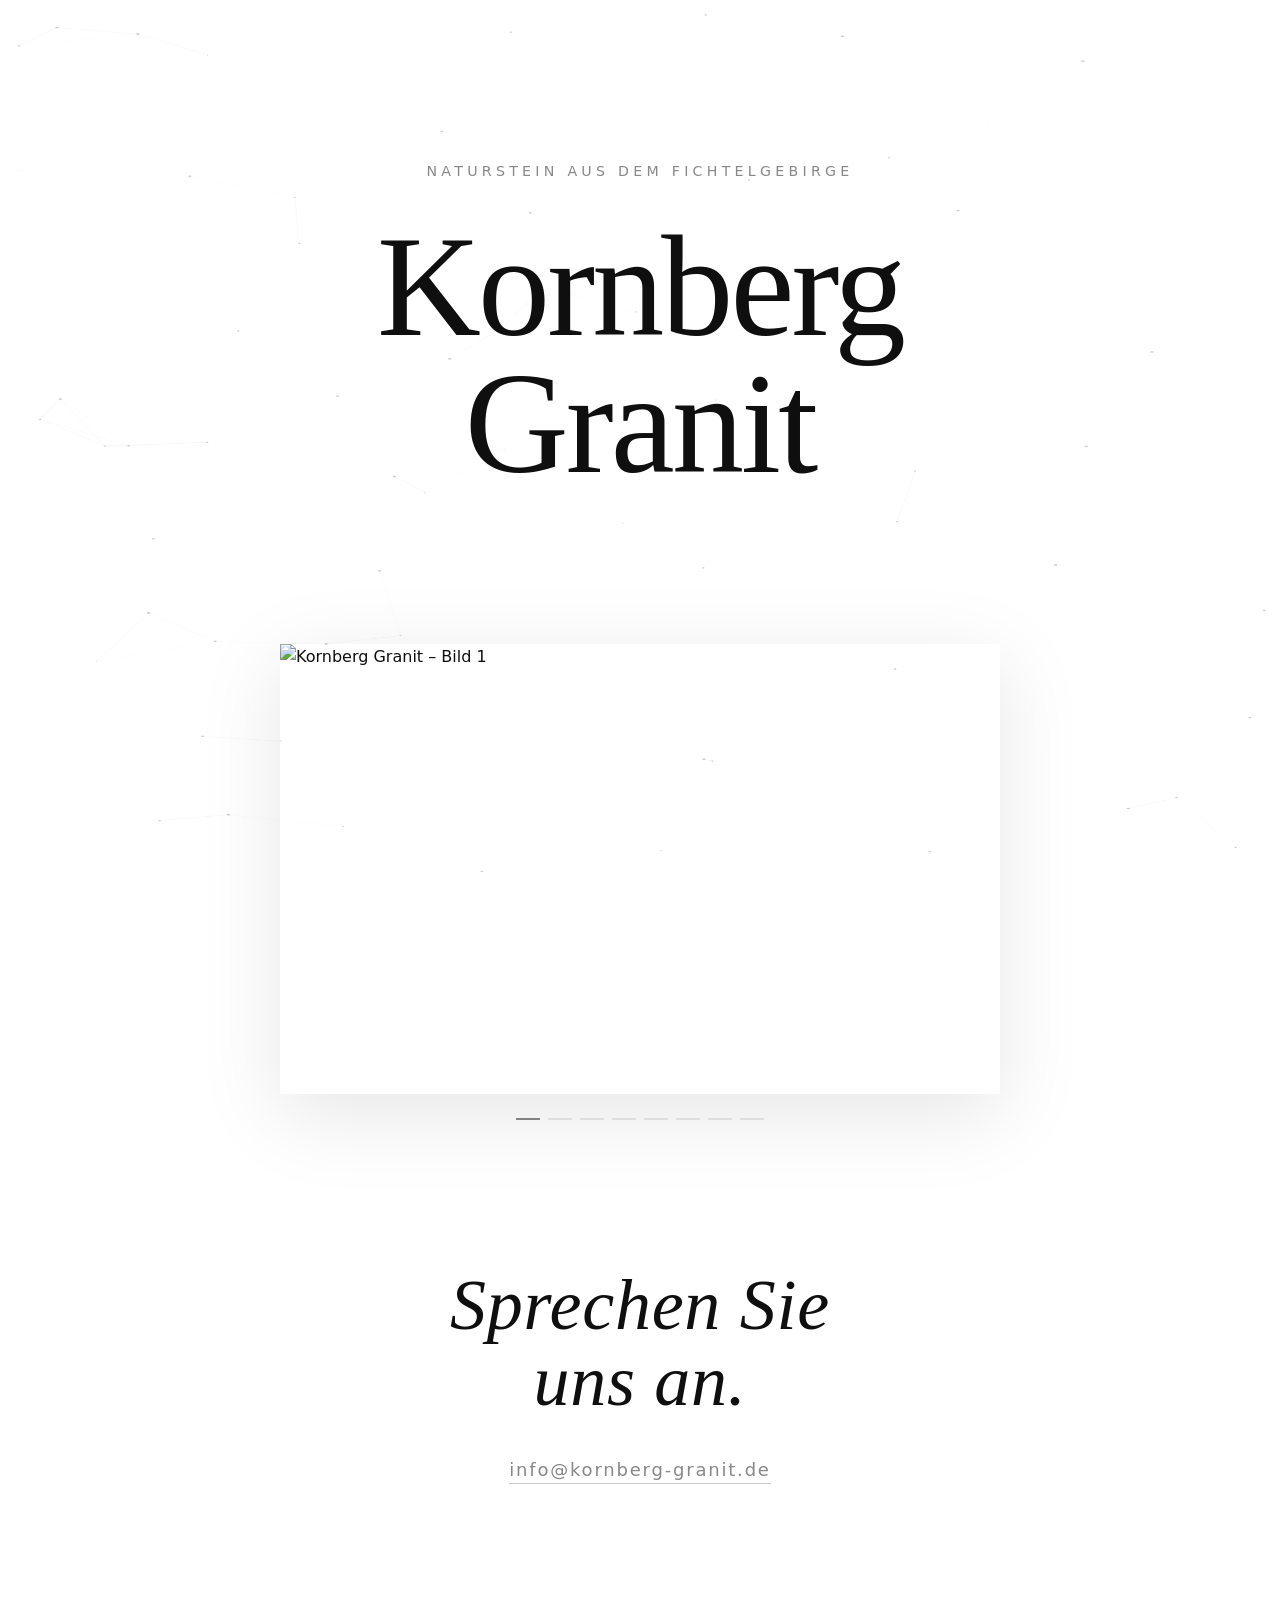
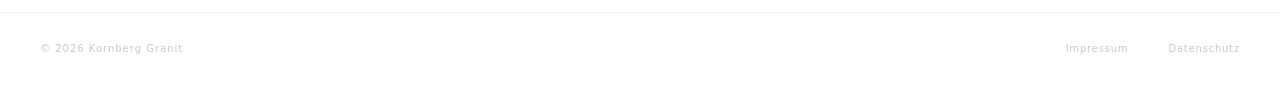
==== commit cb7f12d2: "refactor: remove unused slider options and waiting HTML files, clean up style.css comments" ====
--- a/index.html
+++ b/index.html
@@ -101,18 +101,14 @@
   <section class="contact" aria-labelledby="contact-heading">
     <h2 class="contact__heading" id="contact-heading">Sprechen Sie<br>uns an.</h2>
 
-
-    <!-- Email injected here by JavaScript (see inline script below) -->
     <div id="email-container" aria-live="polite"></div>
 
-    <!-- Fallback for users without JavaScript -->
     <noscript>
       <p class="noscript-email">
-        info [at] kornberg-granit [punkt] de
+        info -at- kornberg-granit -punkt- de
       </p>
     </noscript>
 
-    <!-- Honeypot: only visible to bots, ignored by real users -->
     <span class="hp-trap" aria-hidden="true" tabindex="-1">
       do-not-contact@example.invalid
     </span>
@@ -130,8 +126,6 @@
 
 <script>
 (function () {
-  // ── Email spam protection ──────────────────────────────────────────────────
-  // The address is Base64-encoded; never present as cleartext in this file.
   var encoded = 'aW5mb0Brb3JuYmVyZy1ncmFuaXQuZGU=';
   var email = atob(encoded);
 
@@ -145,13 +139,11 @@
     container.appendChild(link);
   }
 
-  // ── Dynamic copyright year ─────────────────────────────────────────────────
   var yearEl = document.getElementById('footer-year');
   if (yearEl) {
     yearEl.textContent = new Date().getFullYear();
   }
 
-  // ── Image slider ──────────────────────────────────────────────────────────
   var slides = document.querySelectorAll('.hero-slider__slide');
   var dots   = document.querySelectorAll('.hero-slider__dot');
   if (slides.length) {
@@ -188,7 +180,6 @@
     startTimer();
   }
 
-  // ── Particle animation ─────────────────────────────────────────────────────
   var canvas = document.getElementById('particle-canvas');
   var ctx    = canvas.getContext('2d');
   var W, H, particles = [];
--- a/css/style.css
+++ b/css/style.css
@@ -1,9 +1,3 @@
-/* style.css */
-/* =========================================================
-   Kornberg Granit — Shared Stylesheet
-   ========================================================= */
-
-/* --- Web Fonts (self-hosted, DSGVO-konform) --- */
 /* cyrillic-ext */
 @font-face {
   font-family: 'Cormorant Garamond';
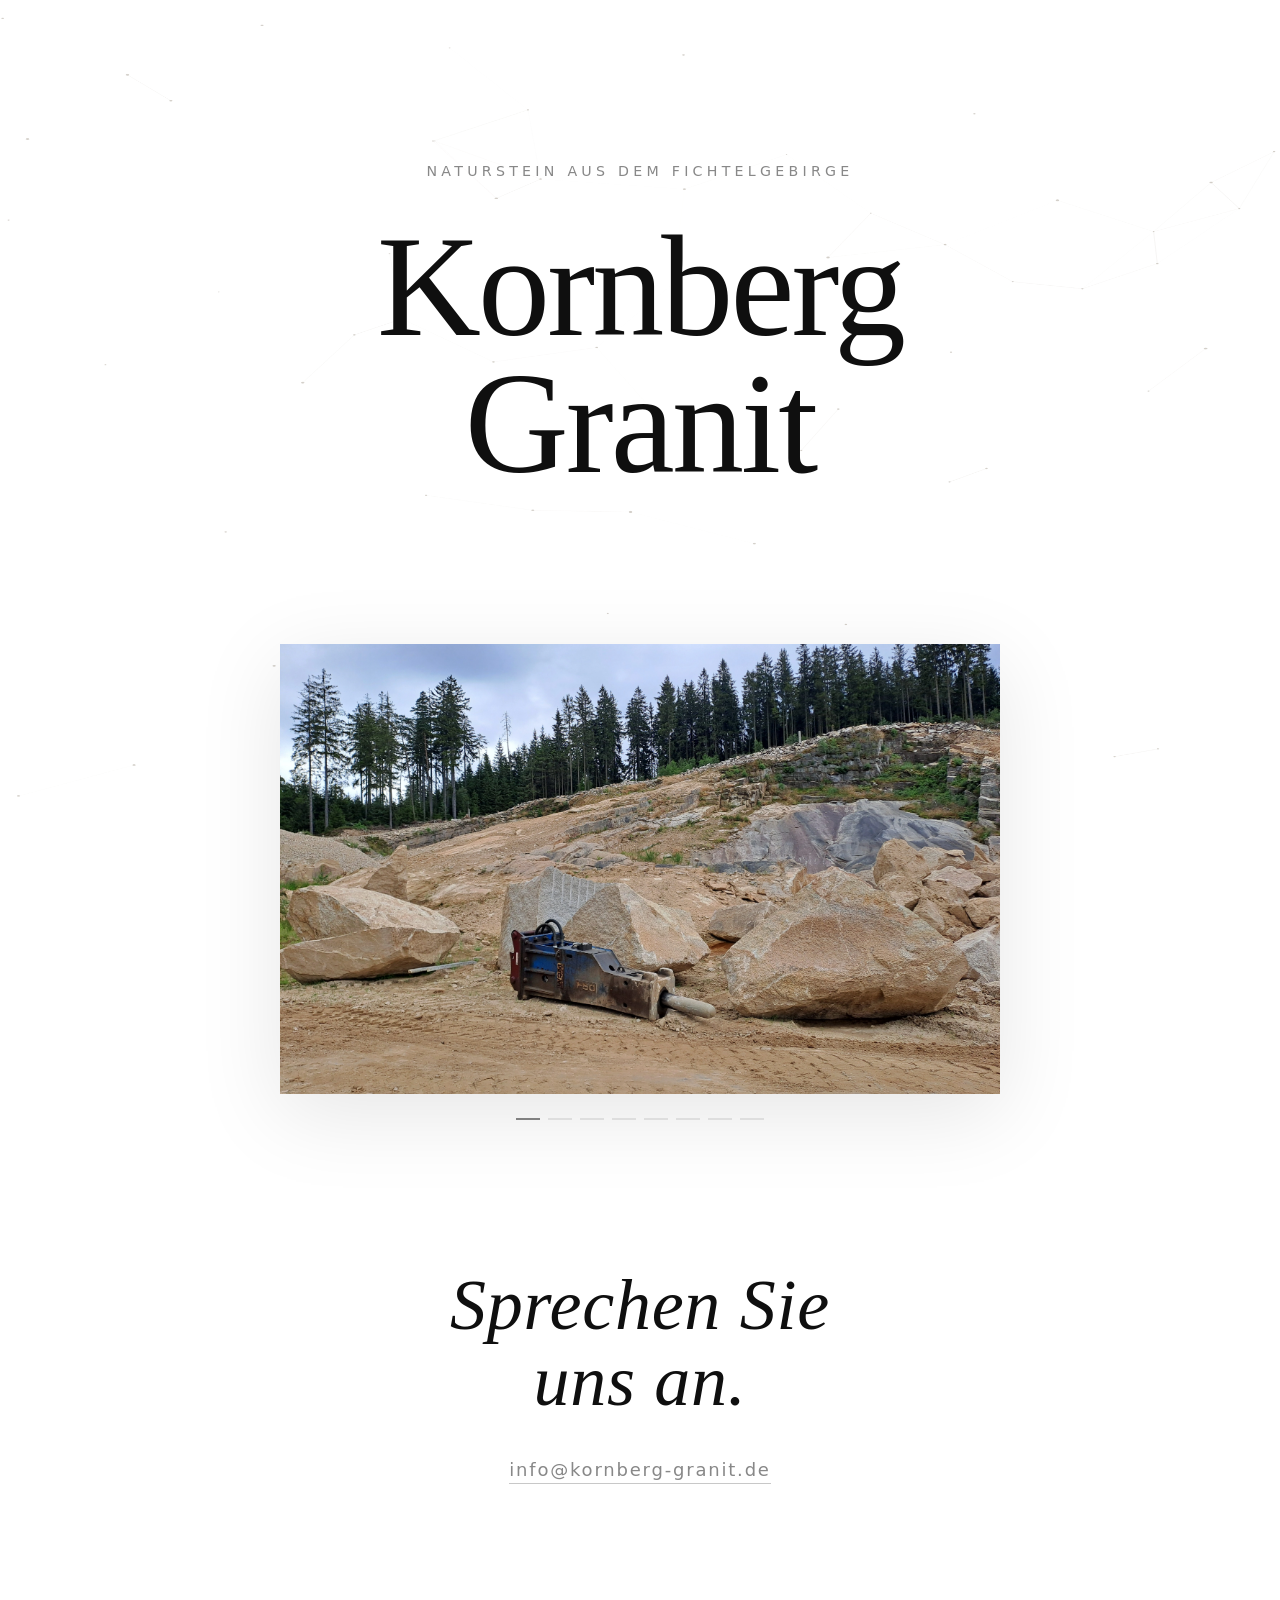
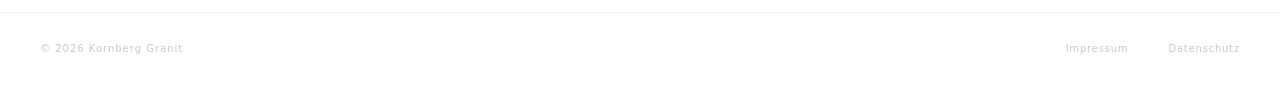
==== commit 1c93313a: "refactor: update image formats in hero slider to WebP and add new images" ====
--- a/index.html
+++ b/index.html
@@ -22,56 +22,56 @@
   <div class="hero-slider" aria-label="Bildergalerie">
     <div class="hero-slider__track">
       <img
-        src="pictures/1.jpg"
+        src="pictures/1.webp"
         alt="Kornberg Granit – Bild 1"
         class="hero-slider__slide hero-slider__slide--active"
         aria-hidden="false"
         width="720" height="450"
         loading="eager" fetchpriority="high">
       <img
-        src="pictures/2.jpg"
+        src="pictures/2.webp"
         alt="Kornberg Granit – Bild 2"
         class="hero-slider__slide"
         aria-hidden="true"
         width="720" height="450"
         loading="lazy">
       <img
-        src="pictures/3.jpg"
+        src="pictures/3.webp"
         alt="Kornberg Granit – Bild 3"
         class="hero-slider__slide"
         aria-hidden="true"
         width="720" height="450"
         loading="lazy">
       <img
-        src="pictures/4.jpg"
+        src="pictures/4.webp"
         alt="Kornberg Granit – Bild 4"
         class="hero-slider__slide"
         aria-hidden="true"
         width="720" height="450"
         loading="lazy">
       <img
-        src="pictures/5.jpg"
+        src="pictures/5.webp"
         alt="Kornberg Granit – Bild 5"
         class="hero-slider__slide"
         aria-hidden="true"
         width="720" height="450"
         loading="lazy">
       <img
-        src="pictures/6.jpg"
+        src="pictures/6.webp"
         alt="Kornberg Granit – Bild 6"
         class="hero-slider__slide"
         aria-hidden="true"
         width="720" height="450"
         loading="lazy">
       <img
-        src="pictures/7.jpg"
+        src="pictures/7.webp"
         alt="Kornberg Granit – Bild 7"
         class="hero-slider__slide"
         aria-hidden="true"
         width="720" height="450"
         loading="lazy">
       <img
-        src="pictures/8.jpg"
+        src="pictures/8.webp"
         alt="Kornberg Granit – Bild 8"
         class="hero-slider__slide"
         aria-hidden="true"
